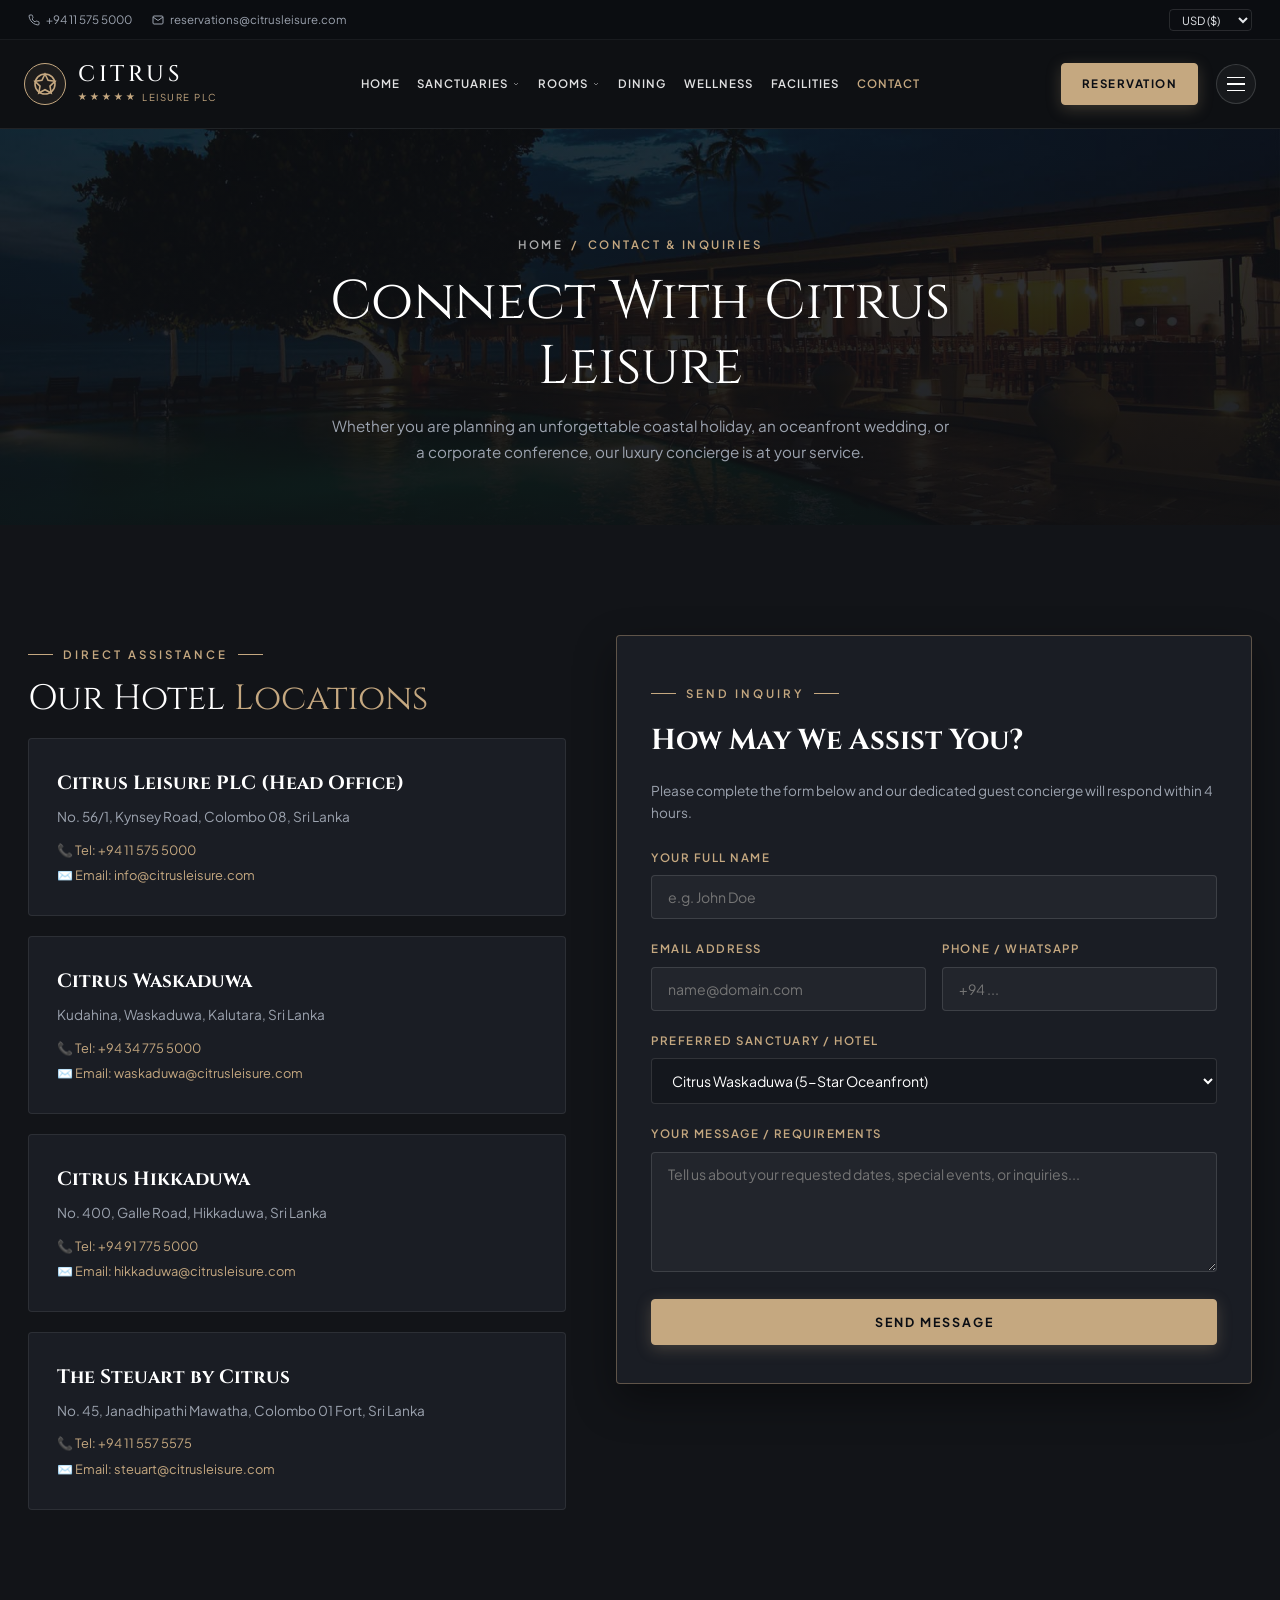
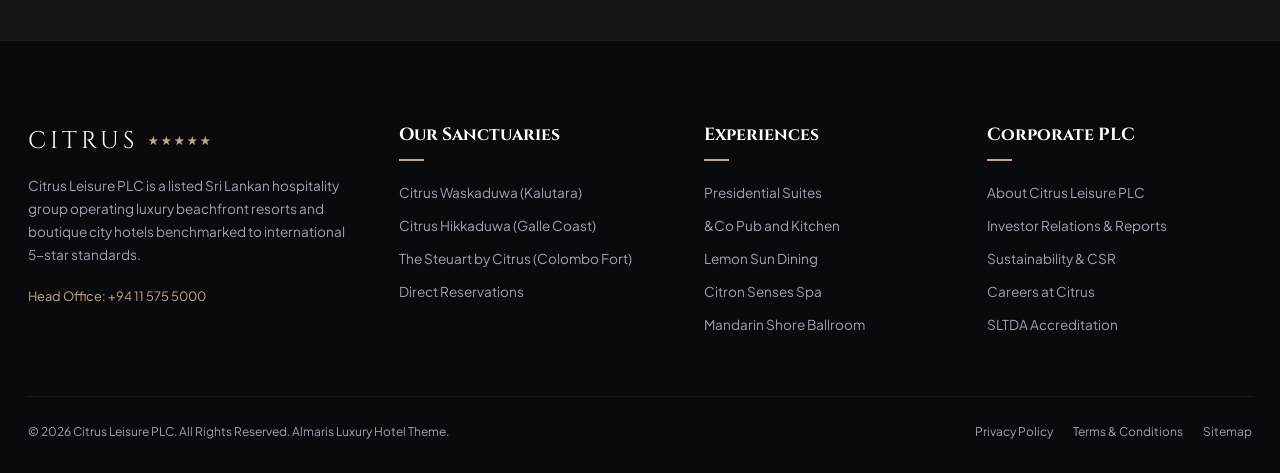
==== contact.html @ b9953b1b "Initial commit: Citrus Leisure luxury unified hotel platform (Almaris Theme)" ====
<!DOCTYPE html>
<html lang="en">
<head>
  <meta charset="UTF-8" />
  <meta name="viewport" content="width=device-width, initial-scale=1.0" />
  <title>Contact & Inquiries — Citrus Leisure PLC | Sri Lanka</title>
  <meta name="description" content="Contact Citrus Leisure PLC. Direct reservation hotlines, corporate headquarters, and bespoke event inquiries." />

  <!-- Google Fonts: Cinzel, Playfair Display, Plus Jakarta Sans, Cormorant Garamond -->
  <link rel="preconnect" href="https://fonts.googleapis.com" />
  <link rel="preconnect" href="https://fonts.gstatic.com" crossorigin />
  <link href="https://fonts.googleapis.com/css2?family=Cinzel:wght@400;500;600;700&family=Cormorant+Garamond:ital,wght@0,300;0,400;0,600;1,400&family=Playfair+Display:ital,wght@0,400;0,600;1,400&family=Plus+Jakarta+Sans:wght@300;400;500;600;700&display=swap" rel="stylesheet" />

  <!-- Almaris Theme Stylesheet -->
  <link rel="stylesheet" href="css/style.css" />
</head>
<body>

  <!-- Top Bar -->
  <div class="almaris-topbar">
    <div class="container topbar-flex">
      <div class="topbar-contacts">
        <a href="tel:+94115755000" class="topbar-contact-item">
          <svg width="12" height="12" viewBox="0 0 24 24" fill="none" stroke="currentColor" stroke-width="2"><path d="M22 16.92v3a2 2 0 0 1-2.18 2 19.79 19.79 0 0 1-8.63-3.07 19.5 19.5 0 0 1-6-6 19.79 19.79 0 0 1-3.07-8.67A2 2 0 0 1 4.11 2h3a2 2 0 0 1 2 1.72 12.84 12.84 0 0 0 .7 2.81 2 2 0 0 1-.45 2.11L8.09 9.91a16 16 0 0 0 6 6l1.27-1.27a2 2 0 0 1 2.11-.45 12.84 12.84 0 0 0 2.81.7A2 2 0 0 1 22 16.92z"></path></svg>
          <span>+94 11 575 5000</span>
        </a>
        <a href="mailto:reservations@citrusleisure.com" class="topbar-contact-item">
          <svg width="12" height="12" viewBox="0 0 24 24" fill="none" stroke="currentColor" stroke-width="2"><path d="M4 4h16c1.1 0 2 .9 2 2v12c0 1.1-.9 2-2 2H4c-1.1 0-2-.9-2-2V6c0-1.1.9-2 2-2z"></path><polyline points="22,6 12,13 2,6"></polyline></svg>
          <span>reservations@citrusleisure.com</span>
        </a>
      </div>

      <div class="topbar-right">
        <div class="currency-select-box">
          <label for="currencySelector" style="display:none;">Currency</label>
          <select id="currencySelector" aria-label="Currency Selector">
            <option value="USD">USD ($)</option>
            <option value="LKR">LKR (Rs)</option>
            <option value="GBP">GBP (£)</option>
            <option value="EUR">EUR (€)</option>
            <option value="AUD">AUD (A$)</option>
          </select>
        </div>
      </div>
    </div>
  </div>

  <!-- Main Navbar -->
  <header class="almaris-header" id="almarisHeader">
    <div class="container">
      <nav class="almaris-nav">
        <a href="index.html" class="almaris-brand">
          <div class="brand-emblem-icon">
            <svg width="24" height="24" viewBox="0 0 24 24" fill="none" stroke="currentColor" stroke-width="1.6">
              <circle cx="12" cy="12" r="10"></circle>
              <polygon points="12 2 15.09 8.26 22 9.27 17 14.14 18.18 21.02 12 17.77 5.82 21.02 7 14.14 2 9.27 8.91 8.26 12 2"></polygon>
            </svg>
          </div>
          <div class="brand-naming">
            <span class="brand-main-name">CITRUS</span>
            <div class="brand-star-row">
              <span class="star">★</span><span class="star">★</span><span class="star">★</span><span class="star">★</span><span class="star">★</span>
              <span class="sub">LEISURE PLC</span>
            </div>
          </div>
        </a>

        <!-- Desktop Menu Links -->
        <ul class="almaris-menu">
          <li class="menu-item">
            <a href="index.html" class="menu-link">Home</a>
          </li>

          <li class="menu-item">
            <a href="sanctuaries.html" class="menu-link">
              Sanctuaries
              <svg class="arrow" viewBox="0 0 24 24" fill="none" stroke="currentColor" stroke-width="2.5"><polyline points="6 9 12 15 18 9"></polyline></svg>
            </a>
            <div class="almaris-dropdown">
              <a href="sanctuaries.html#waskaduwa" class="dropdown-entry">
                <span class="dropdown-entry-title">Citrus Waskaduwa</span>
                <span class="dropdown-entry-desc">5-Star Oceanfront Resort</span>
              </a>
              <a href="sanctuaries.html#hikkaduwa" class="dropdown-entry">
                <span class="dropdown-entry-title">Citrus Hikkaduwa</span>
                <span class="dropdown-entry-desc">Vibrant Coral & Surf Retreat</span>
              </a>
              <a href="sanctuaries.html#steuart" class="dropdown-entry">
                <span class="dropdown-entry-title">The Steuart by Citrus</span>
                <span class="dropdown-entry-desc">1835 Scottish Heritage Hotel</span>
              </a>
            </div>
          </li>

          <li class="menu-item">
            <a href="rooms.html" class="menu-link">
              Rooms
              <svg class="arrow" viewBox="0 0 24 24" fill="none" stroke="currentColor" stroke-width="2.5"><polyline points="6 9 12 15 18 9"></polyline></svg>
            </a>
            <div class="almaris-dropdown">
              <a href="rooms.html#waskaduwa" class="dropdown-entry">
                <span class="dropdown-entry-title">Presidential Ocean Suites</span>
                <span class="dropdown-entry-desc">Citrus Waskaduwa</span>
              </a>
              <a href="rooms.html#hikkaduwa" class="dropdown-entry">
                <span class="dropdown-entry-title">Deluxe Sunset Beach Rooms</span>
                <span class="dropdown-entry-desc">Citrus Hikkaduwa</span>
              </a>
              <a href="rooms.html#steuart" class="dropdown-entry">
                <span class="dropdown-entry-title">Edinburgh Scottish Chambers</span>
                <span class="dropdown-entry-desc">The Steuart Colombo</span>
              </a>
            </div>
          </li>

          <li class="menu-item">
            <a href="dining.html" class="menu-link">Dining</a>
          </li>

          <li class="menu-item">
            <a href="wellness.html" class="menu-link">Wellness</a>
          </li>

          <li class="menu-item">
            <a href="index.html#facilities" class="menu-link">Facilities</a>
          </li>

          <li class="menu-item active">
            <a href="contact.html" class="menu-link">Contact</a>
          </li>
        </ul>

        <!-- Right Action Buttons -->
        <div class="nav-right-actions">
          <a href="rooms.html" class="btn-almaris btn-almaris-gold">
            <span>Reservation</span>
          </a>

          <button class="sidebar-toggle-btn" id="sidebarOpenBtn" aria-label="Open Luxury Menu">
            <span></span>
            <span></span>
            <span></span>
          </button>
        </div>
      </nav>
    </div>
  </header>

  <!-- Left Luxury Sidebar Drawer -->
  <div class="almaris-sidebar-overlay" id="sidebarOverlay"></div>
  <aside class="almaris-sidebar-drawer" id="sidebarDrawer">
    <div class="sidebar-drawer-header">
      <div class="sidebar-close-icon" id="sidebarCloseBtn">&times;</div>
      <svg class="mandala-crest" viewBox="0 0 100 100" fill="none" stroke="currentColor" stroke-width="1.8">
        <circle cx="50" cy="50" r="46" stroke-dasharray="2 2" />
        <circle cx="50" cy="50" r="38" />
        <circle cx="50" cy="50" r="26" />
        <path d="M50 14 C44 26 56 26 50 38 C44 26 56 26 50 14 Z" fill="currentColor" fill-opacity="0.1" />
        <path d="M50 86 C44 74 56 74 50 62 C44 74 56 74 50 86 Z" fill="currentColor" fill-opacity="0.1" />
        <path d="M14 50 C26 44 26 56 38 50 C26 44 26 56 14 50 Z" fill="currentColor" fill-opacity="0.1" />
        <path d="M86 50 C74 44 74 56 62 50 C74 44 74 56 86 50 Z" fill="currentColor" fill-opacity="0.1" />
        <circle cx="50" cy="50" r="8" fill="currentColor" />
      </svg>
      <span class="sidebar-brand-name">CITRUS</span>
      <div class="sidebar-stars">★ ★ ★ ★ ★</div>
    </div>

    <div class="sidebar-nav-stack">
      <a href="index.html" class="sidebar-nav-item">Home</a>
      <a href="sanctuaries.html" class="sidebar-nav-item">Our Sanctuaries</a>
      <a href="rooms.html" class="sidebar-nav-item">Rooms & Suites</a>
      <a href="rooms.html#bookingBar" class="sidebar-nav-item">Reservation</a>
      <a href="index.html#facilities" class="sidebar-nav-item">Hotel Facilities</a>
      <a href="dining.html" class="sidebar-nav-item">Dining & Lounges</a>
      <a href="wellness.html" class="sidebar-nav-item">Citron Senses Spa</a>
      <a href="contact.html" class="sidebar-nav-item">Contact Us</a>
    </div>

    <div style="text-align: center;">
      <a href="tel:+94115755000" class="sidebar-phone-pill">
        <svg width="14" height="14" viewBox="0 0 24 24" fill="none" stroke="currentColor" stroke-width="2"><path d="M22 16.92v3a2 2 0 0 1-2.18 2 19.79 19.79 0 0 1-8.63-3.07 19.5 19.5 0 0 1-6-6 19.79 19.79 0 0 1-3.07-8.67A2 2 0 0 1 4.11 2h3a2 2 0 0 1 2 1.72 12.84 12.84 0 0 0 .7 2.81 2 2 0 0 1-.45 2.11L8.09 9.91a16 16 0 0 0 6 6l1.27-1.27a2 2 0 0 1 2.11-.45 12.84 12.84 0 0 0 2.81.7A2 2 0 0 1 22 16.92z"></path></svg>
        <span>+94 11 575 5000</span>
      </a>
      <p style="font-size: 0.72rem; color: var(--almaris-text-muted); margin-top: 10px;">Sri Lanka's Premier Luxury Collection</p>
    </div>
  </aside>

  <!-- Subpage Hero Banner -->
  <section class="almaris-sub-hero" style="background-image: url('assets/images/corporate/slide.jpg');">
    <div class="sub-hero-overlay"></div>
    <div class="container sub-hero-content">
      <div class="sub-hero-breadcrumb">
        <a href="index.html">Home</a>
        <span>/</span>
        <span>Contact & Inquiries</span>
      </div>
      <h1 class="sub-hero-title">Connect With Citrus Leisure</h1>
      <p class="sub-hero-desc">
        Whether you are planning an unforgettable coastal holiday, an oceanfront wedding, or a corporate conference, our luxury concierge is at your service.
      </p>
    </div>
  </section>

  <!-- Contact Grid Section -->
  <section class="section-padding">
    <div class="container">
      <div class="contact-layout-grid">
        <!-- Left: Hotel & Office Contact Directory -->
        <div>
          <span class="almaris-sub-badge">DIRECT ASSISTANCE</span>
          <h2 class="almaris-heading" style="font-size: 2.2rem;">Our Hotel <span class="gold-text">Locations</span></h2>

          <!-- Corporate PLC -->
          <div class="contact-card-box">
            <h4 style="font-family: var(--font-heading); color: #fff; font-size: 1.2rem; margin-bottom: 6px;">Citrus Leisure PLC (Head Office)</h4>
            <p style="font-size: 0.85rem; color: var(--almaris-text-muted); line-height: 1.6; margin-bottom: 12px;">
              No. 56/1, Kynsey Road, Colombo 08, Sri Lanka
            </p>
            <div style="font-size: 0.8rem; color: var(--almaris-gold); display: flex; flex-direction: column; gap: 4px;">
              <span>📞 Tel: +94 11 575 5000</span>
              <span>✉️ Email: info@citrusleisure.com</span>
            </div>
          </div>

          <!-- Citrus Waskaduwa -->
          <div class="contact-card-box">
            <h4 style="font-family: var(--font-heading); color: #fff; font-size: 1.2rem; margin-bottom: 6px;">Citrus Waskaduwa</h4>
            <p style="font-size: 0.85rem; color: var(--almaris-text-muted); line-height: 1.6; margin-bottom: 12px;">
              Kudahina, Waskaduwa, Kalutara, Sri Lanka
            </p>
            <div style="font-size: 0.8rem; color: var(--almaris-gold); display: flex; flex-direction: column; gap: 4px;">
              <span>📞 Tel: +94 34 775 5000</span>
              <span>✉️ Email: waskaduwa@citrusleisure.com</span>
            </div>
          </div>

          <!-- Citrus Hikkaduwa -->
          <div class="contact-card-box">
            <h4 style="font-family: var(--font-heading); color: #fff; font-size: 1.2rem; margin-bottom: 6px;">Citrus Hikkaduwa</h4>
            <p style="font-size: 0.85rem; color: var(--almaris-text-muted); line-height: 1.6; margin-bottom: 12px;">
              No. 400, Galle Road, Hikkaduwa, Sri Lanka
            </p>
            <div style="font-size: 0.8rem; color: var(--almaris-gold); display: flex; flex-direction: column; gap: 4px;">
              <span>📞 Tel: +94 91 775 5000</span>
              <span>✉️ Email: hikkaduwa@citrusleisure.com</span>
            </div>
          </div>

          <!-- The Steuart Colombo -->
          <div class="contact-card-box">
            <h4 style="font-family: var(--font-heading); color: #fff; font-size: 1.2rem; margin-bottom: 6px;">The Steuart by Citrus</h4>
            <p style="font-size: 0.85rem; color: var(--almaris-text-muted); line-height: 1.6; margin-bottom: 12px;">
              No. 45, Janadhipathi Mawatha, Colombo 01 Fort, Sri Lanka
            </p>
            <div style="font-size: 0.8rem; color: var(--almaris-gold); display: flex; flex-direction: column; gap: 4px;">
              <span>📞 Tel: +94 11 557 5575</span>
              <span>✉️ Email: steuart@citrusleisure.com</span>
            </div>
          </div>
        </div>

        <!-- Right: Elegant Luxury Inquiry Form -->
        <div>
          <div class="contact-form-card">
            <span class="almaris-sub-badge">SEND INQUIRY</span>
            <h3 style="font-family: var(--font-heading); font-size: 1.8rem; color: #fff; margin-bottom: 14px;">How May We Assist You?</h3>
            <p style="font-size: 0.85rem; color: var(--almaris-text-muted); line-height: 1.6; margin-bottom: 24px;">
              Please complete the form below and our dedicated guest concierge will respond within 4 hours.
            </p>

            <form id="citrusContactForm" onsubmit="handleContactSubmit(event)">
              <div class="almaris-input-group">
                <label class="almaris-input-label" for="contactName">Your Full Name</label>
                <input type="text" id="contactName" class="almaris-text-input" placeholder="e.g. John Doe" required />
              </div>

              <div style="display: grid; grid-template-columns: 1fr 1fr; gap: 16px;">
                <div class="almaris-input-group">
                  <label class="almaris-input-label" for="contactEmail">Email Address</label>
                  <input type="email" id="contactEmail" class="almaris-text-input" placeholder="name@domain.com" required />
                </div>
                <div class="almaris-input-group">
                  <label class="almaris-input-label" for="contactPhone">Phone / WhatsApp</label>
                  <input type="tel" id="contactPhone" class="almaris-text-input" placeholder="+94 ..." />
                </div>
              </div>

              <div class="almaris-input-group">
                <label class="almaris-input-label" for="contactSanctuary">Preferred Sanctuary / Hotel</label>
                <select id="contactSanctuary" class="almaris-text-input" style="background: #14171d;">
                  <option value="waskaduwa">Citrus Waskaduwa (5-Star Oceanfront)</option>
                  <option value="hikkaduwa">Citrus Hikkaduwa (Beach & Surf)</option>
                  <option value="steuart">The Steuart Colombo (Colonial 1835)</option>
                  <option value="all">General / Corporate PLC Inquiries</option>
                </select>
              </div>

              <div class="almaris-input-group">
                <label class="almaris-input-label" for="contactMessage">Your Message / Requirements</label>
                <textarea id="contactMessage" class="almaris-text-input" placeholder="Tell us about your requested dates, special events, or inquiries..." required></textarea>
              </div>

              <button type="submit" class="btn-almaris btn-almaris-gold" style="width: 100%;">
                <span>Send Message</span>
              </button>
            </form>
          </div>
        </div>
      </div>
    </div>
  </section>

  <!-- Grand Footer -->
  <footer class="almaris-footer" id="contact">
    <div class="container">
      <div class="footer-top-row">
        <div>
          <div style="display: flex; align-items: center; gap: 10px; margin-bottom: 12px;">
            <span style="font-family: var(--font-heading); font-size: 1.5rem; letter-spacing: 4px; color: #fff;">CITRUS</span>
            <div style="color: var(--almaris-gold); font-size: 0.75rem;">★ ★ ★ ★ ★</div>
          </div>
          <p style="font-size: 0.85rem; line-height: 1.7; color: var(--almaris-text-muted); margin-bottom: 20px;">
            Citrus Leisure PLC is a listed Sri Lankan hospitality group operating luxury beachfront resorts and boutique city hotels benchmarked to international 5-star standards.
          </p>
          <p style="font-size: 0.8rem; color: var(--almaris-gold);">Head Office: +94 11 575 5000</p>
        </div>

        <div>
          <h4 class="footer-heading">Our Sanctuaries</h4>
          <div class="footer-links-list">
            <a href="sanctuaries.html#waskaduwa">Citrus Waskaduwa (Kalutara)</a>
            <a href="sanctuaries.html#hikkaduwa">Citrus Hikkaduwa (Galle Coast)</a>
            <a href="sanctuaries.html#steuart">The Steuart by Citrus (Colombo Fort)</a>
            <a href="rooms.html">Direct Reservations</a>
          </div>
        </div>

        <div>
          <h4 class="footer-heading">Experiences</h4>
          <div class="footer-links-list">
            <a href="rooms.html">Presidential Suites</a>
            <a href="dining.html">&Co Pub and Kitchen</a>
            <a href="dining.html">Lemon Sun Dining</a>
            <a href="wellness.html">Citron Senses Spa</a>
            <a href="sanctuaries.html">Mandarin Shore Ballroom</a>
          </div>
        </div>

        <div>
          <h4 class="footer-heading">Corporate PLC</h4>
          <div class="footer-links-list">
            <a href="index.html">About Citrus Leisure PLC</a>
            <a href="contact.html">Investor Relations & Reports</a>
            <a href="contact.html">Sustainability & CSR</a>
            <a href="contact.html">Careers at Citrus</a>
            <a href="contact.html">SLTDA Accreditation</a>
          </div>
        </div>
      </div>

      <div style="display: flex; justify-content: space-between; align-items: center; border-top: 1px solid rgba(255,255,255,0.06); padding-top: 25px; flex-wrap: wrap; gap: 14px; font-size: 0.75rem;">
        <div>© 2026 Citrus Leisure PLC. All Rights Reserved. Almaris Luxury Hotel Theme.</div>
        <div style="display: flex; gap: 20px;">
          <a href="#">Privacy Policy</a>
          <a href="#">Terms & Conditions</a>
          <a href="#">Sitemap</a>
        </div>
      </div>
    </div>
  </footer>

  <script src="js/main.js"></script>
  <script>
    function handleContactSubmit(e) {
      e.preventDefault();
      const form = document.getElementById('citrusContactForm');
      if (form) form.reset();
      showToast('✨ Thank you! Your inquiry has been transmitted to our guest concierge team.');
    }
  </script>
</body>
</html>
---- css/style.css ----
/* ==========================================================================
   CITRUS LEISURE PLC — ALMARIS LUXURY HOTEL & RESORT THEME
   Inspired by: Almaris Luxury Hotel Template (Designesia)
   Colors: Obsidian Night, Rich Champagne Gold, Warm Alabaster, Ocean Teal
   Signatures: Glowing Golden Arch, Dual-Arched Image Frames, Left Mandala Drawer
   ========================================================================== */

/* --- CSS Variables & Design Tokens --- */
:root {
  /* Almaris Signature Palette */
  --almaris-dark: #121418;
  --almaris-dark-card: #1a1d24;
  --almaris-dark-surface: #222630;
  --almaris-dark-border: rgba(255, 255, 255, 0.08);

  --almaris-gold: #c5a880;
  --almaris-gold-bright: #d4af37;
  --almaris-gold-hover: #b39268;
  --almaris-gold-glow: rgba(197, 168, 128, 0.35);
  --almaris-gold-border: rgba(197, 168, 128, 0.4);

  --almaris-teal: #1a6b78;
  --almaris-teal-dark: #0f4b55;
  --almaris-sand: #fbf8f5;
  --almaris-sand-warm: #f4ede4;

  --almaris-white: #ffffff;
  --almaris-text-light: #e5e7eb;
  --almaris-text-muted: #9ca3af;
  --almaris-text-dark: #181a1e;

  /* Typography */
  --font-heading: 'Cinzel', 'Playfair Display', Georgia, serif;
  --font-serif: 'Playfair Display', Georgia, serif;
  --font-script: 'Cormorant Garamond', Georgia, serif;
  --font-body: 'Plus Jakarta Sans', -apple-system, BlinkMacSystemFont, sans-serif;

  /* Layout */
  --container-max: 1360px;
  --header-height: 88px;
  --topbar-height: 40px;
  --radius-sm: 4px;
  --radius-md: 8px;
  --radius-arch: 140px 140px 0 0;
  --radius-pill: 9999px;

  /* Shadows */
  --shadow-gold-glow: 0 0 35px rgba(197, 168, 128, 0.25);
  --shadow-card: 0 16px 40px rgba(0, 0, 0, 0.4);
}

/* ==========================================================================
   RESET & FOUNDATIONS
   ========================================================================== */
*, *::before, *::after {
  box-sizing: border-box;
  margin: 0;
  padding: 0;
}

html {
  scroll-behavior: smooth;
  font-size: 16px;
  -webkit-font-smoothing: antialiased;
}

body {
  font-family: var(--font-body);
  color: var(--almaris-text-light);
  background-color: var(--almaris-dark);
  line-height: 1.7;
  overflow-x: hidden;
}

/* Custom Scrollbar */
::-webkit-scrollbar {
  width: 7px;
}
::-webkit-scrollbar-track {
  background: var(--almaris-dark);
}
::-webkit-scrollbar-thumb {
  background: #2a2f3b;
  border-radius: var(--radius-pill);
}
::-webkit-scrollbar-thumb:hover {
  background: var(--almaris-gold);
}

::selection {
  background: var(--almaris-gold);
  color: #000000;
}

img {
  max-width: 100%;
  height: auto;
  display: block;
}

a {
  color: inherit;
  text-decoration: none;
  transition: all 0.3s ease;
}

button, input, select, textarea {
  font-family: inherit;
  font-size: inherit;
  color: inherit;
}

button {
  cursor: pointer;
  border: none;
  background: none;
  transition: all 0.3s ease;
}

ul, ol {
  list-style: none;
}

.container {
  width: 100%;
  max-width: var(--container-max);
  margin-left: auto;
  margin-right: auto;
  padding-left: 28px;
  padding-right: 28px;
}

.section-padding {
  padding-top: 110px;
  padding-bottom: 110px;
}

/* Section Headings */
.almaris-sub-badge {
  display: inline-flex;
  align-items: center;
  gap: 10px;
  font-size: 0.72rem;
  font-weight: 600;
  letter-spacing: 3px;
  text-transform: uppercase;
  color: var(--almaris-gold);
  margin-bottom: 14px;
}

.almaris-sub-badge::before,
.almaris-sub-badge::after {
  content: '';
  display: inline-block;
  width: 25px;
  height: 1px;
  background-color: var(--almaris-gold);
}

.almaris-heading {
  font-family: var(--font-heading);
  font-size: clamp(2.2rem, 4vw, 3.2rem);
  font-weight: 400;
  color: #ffffff;
  line-height: 1.2;
  margin-bottom: 18px;
}

.almaris-heading.light-theme {
  color: var(--almaris-text-dark);
}

.almaris-heading span.gold-text {
  color: var(--almaris-gold);
}

.almaris-desc {
  font-size: 1rem;
  color: var(--almaris-text-muted);
  line-height: 1.8;
  max-width: 650px;
}

.almaris-desc.light-theme {
  color: #4b5563;
}

.text-center {
  text-align: center;
}

.mx-auto {
  margin-left: auto;
  margin-right: auto;
}

/* Five Gold Stars */
.five-stars {
  display: flex;
  gap: 4px;
  color: var(--almaris-gold);
  font-size: 0.85rem;
  letter-spacing: 2px;
}

/* ==========================================================================
   ALMARIS LUXURY BUTTONS
   ========================================================================== */
.btn-almaris {
  display: inline-flex;
  align-items: center;
  justify-content: center;
  gap: 10px;
  padding: 14px 32px;
  font-size: 0.78rem;
  font-weight: 600;
  letter-spacing: 2px;
  text-transform: uppercase;
  border-radius: var(--radius-sm);
  transition: all 0.35s ease;
  position: relative;
  overflow: hidden;
}

/* Gold Solid Button */
.btn-almaris-gold {
  background: var(--almaris-gold);
  color: #0b0e14;
  font-weight: 700;
  border: 1px solid var(--almaris-gold);
  box-shadow: 0 4px 15px rgba(197, 168, 128, 0.25);
}

.btn-almaris-gold:hover {
  background: #ffffff;
  border-color: #ffffff;
  color: #000000;
  transform: translateY(-2px);
  box-shadow: 0 8px 25px rgba(255, 255, 255, 0.3);
}

/* Outline Gold Button */
.btn-almaris-outline {
  background: transparent;
  color: var(--almaris-gold);
  border: 1px solid var(--almaris-gold);
}

.btn-almaris-outline:hover {
  background: var(--almaris-gold);
  color: #000000;
  transform: translateY(-2px);
}

/* Cyan/Teal Ocean Button (from Screenshot 4) */
.btn-almaris-teal {
  background: #0eb3c4;
  color: #ffffff;
  font-weight: 700;
  border: 1px solid #0eb3c4;
}

.btn-almaris-teal:hover {
  background: #0b93a1;
  transform: translateY(-2px);
}

/* ==========================================================================
   TOP BAR & HEADER
   ========================================================================== */
.almaris-topbar {
  background: #0b0d11;
  border-bottom: 1px solid rgba(255, 255, 255, 0.06);
  height: var(--topbar-height);
  font-size: 0.72rem;
  color: var(--almaris-text-muted);
}

.topbar-flex {
  display: flex;
  align-items: center;
  justify-content: space-between;
  height: 100%;
}

.topbar-contacts {
  display: flex;
  align-items: center;
  gap: 20px;
}

.topbar-contact-item {
  display: flex;
  align-items: center;
  gap: 6px;
  color: var(--almaris-text-muted);
}

.topbar-contact-item:hover {
  color: var(--almaris-gold);
}

.topbar-right {
  display: flex;
  align-items: center;
  gap: 18px;
}

.currency-select-box select {
  background: transparent;
  border: 1px solid rgba(255, 255, 255, 0.12);
  color: var(--almaris-text-light);
  padding: 2px 8px;
  border-radius: var(--radius-sm);
  font-size: 0.7rem;
  outline: none;
  cursor: pointer;
}

.currency-select-box select option {
  background: var(--almaris-dark-card);
  color: #ffffff;
}

/* Main Navbar */
.almaris-header {
  position: sticky;
  top: 0;
  left: 0;
  width: 100%;
  z-index: 1000;
  background: rgba(14, 16, 20, 0.94);
  backdrop-filter: blur(20px);
  -webkit-backdrop-filter: blur(20px);
  border-bottom: 1px solid rgba(255, 255, 255, 0.08);
  transition: all 0.35s ease;
}

.almaris-header .container {
  max-width: 1540px;
  padding-left: 24px;
  padding-right: 24px;
}

.almaris-header.scrolled {
  background: rgba(10, 12, 16, 0.98);
  border-bottom: 1px solid var(--almaris-gold-border);
  box-shadow: 0 10px 30px rgba(0, 0, 0, 0.6);
}

.almaris-nav {
  display: flex;
  align-items: center;
  justify-content: space-between;
  height: var(--header-height);
  width: 100%;
}

/* Brand Identity with 5 Stars */
.almaris-brand {
  display: flex;
  align-items: center;
  gap: 12px;
  flex-shrink: 0;
  margin-right: clamp(12px, 2vw, 32px);
}

.brand-emblem-icon {
  width: 42px;
  height: 42px;
  border: 1px solid var(--almaris-gold);
  border-radius: 50%;
  display: flex;
  align-items: center;
  justify-content: center;
  color: var(--almaris-gold);
  background: rgba(197, 168, 128, 0.08);
  flex-shrink: 0;
}

.brand-naming {
  display: flex;
  flex-direction: column;
}

.brand-main-name {
  font-family: var(--font-heading);
  font-size: 1.4rem;
  font-weight: 500;
  letter-spacing: 3.5px;
  color: #ffffff;
  line-height: 1;
  white-space: nowrap;
}

.brand-star-row {
  display: flex;
  align-items: center;
  gap: 3px;
  margin-top: 3px;
  white-space: nowrap;
}

.brand-star-row .star {
  color: var(--almaris-gold);
  font-size: 0.62rem;
}

.brand-star-row span.sub {
  font-size: 0.6rem;
  letter-spacing: 1.5px;
  color: var(--almaris-gold);
  text-transform: uppercase;
  margin-left: 4px;
}

/* Desktop Nav Links */
.almaris-menu {
  display: flex;
  align-items: center;
  gap: clamp(10px, 1.4vw, 22px);
  margin: 0;
  padding: 0;
  flex-wrap: nowrap;
  white-space: nowrap;
}

.menu-item {
  position: relative;
  height: 100%;
  display: flex;
  align-items: center;
  flex-shrink: 0;
  white-space: nowrap;
}

.menu-link {
  font-size: clamp(0.72rem, 0.78vw, 0.78rem);
  font-weight: 600;
  letter-spacing: 1px;
  text-transform: uppercase;
  color: rgba(255, 255, 255, 0.88);
  display: inline-flex;
  align-items: center;
  gap: 4px;
  padding: 8px 0;
  white-space: nowrap;
  transition: color 0.25s ease;
}

.menu-link:hover,
.menu-item.active .menu-link {
  color: var(--almaris-gold);
}

.menu-link svg.arrow {
  width: 8px;
  height: 8px;
  opacity: 0.6;
  transition: transform 0.25s ease;
  flex-shrink: 0;
}

.menu-link:hover svg.arrow {
  transform: rotate(180deg);
  opacity: 1;
}

/* Nav Actions */
.nav-right-actions {
  display: flex;
  align-items: center;
  gap: 12px;
  flex-shrink: 0;
  margin-left: clamp(12px, 1.8vw, 28px);
}

.nav-right-actions .btn-almaris {
  padding: 10px 20px;
  font-size: 0.72rem;
  letter-spacing: 1.5px;
  white-space: nowrap;
  flex-shrink: 0;
}

.sidebar-toggle-btn {
  width: 38px;
  height: 38px;
  border-radius: 50%;
  border: 1px solid rgba(255, 255, 255, 0.2);
  display: flex;
  flex-direction: column;
  align-items: center;
  justify-content: center;
  gap: 4px;
  background: rgba(255, 255, 255, 0.05);
  flex-shrink: 0;
  transition: all 0.25s ease;
}

.sidebar-toggle-btn:hover {
  border-color: var(--almaris-gold);
  background: rgba(197, 168, 128, 0.15);
}

.sidebar-toggle-btn span {
  display: block;
  width: 16px;
  height: 1.5px;
  background: #ffffff;
}

/* Almaris Dropdown Navigation */
.almaris-dropdown {
  position: absolute;
  top: 100%;
  left: 0;
  min-width: 260px;
  background: var(--almaris-dark-card);
  border: 1px solid var(--almaris-gold-border);
  border-radius: var(--radius-sm);
  padding: 12px 0;
  box-shadow: var(--shadow-card);
  opacity: 0;
  visibility: hidden;
  transform: translateY(12px);
  transition: all 0.3s ease;
  z-index: 100;
}

.menu-item:hover .almaris-dropdown {
  opacity: 1;
  visibility: visible;
  transform: translateY(0);
}

.dropdown-entry {
  display: flex;
  flex-direction: column;
  padding: 10px 22px;
  color: #ffffff;
  transition: all 0.2s ease;
}

.dropdown-entry-title {
  font-size: 0.85rem;
  font-weight: 600;
  color: #ffffff;
}

.dropdown-entry-desc {
  font-size: 0.72rem;
  color: var(--almaris-text-muted);
}

.dropdown-entry:hover {
  background: rgba(197, 168, 128, 0.1);
  padding-left: 26px;
}

.dropdown-entry:hover .dropdown-entry-title {
  color: var(--almaris-gold);
}

/* Nav Actions */
.nav-right-actions {
  display: flex;
  align-items: center;
  gap: 18px;
}

.sidebar-toggle-btn {
  width: 40px;
  height: 40px;
  border-radius: 50%;
  border: 1px solid rgba(255, 255, 255, 0.15);
  display: flex;
  flex-direction: column;
  align-items: center;
  justify-content: center;
  gap: 5px;
  background: rgba(255, 255, 255, 0.04);
  transition: all 0.25s ease;
}

.sidebar-toggle-btn:hover {
  border-color: var(--almaris-gold);
  background: rgba(197, 168, 128, 0.1);
}

.sidebar-toggle-btn span {
  display: block;
  width: 18px;
  height: 1.5px;
  background: #ffffff;
}

/* ==========================================================================
   ALMARIS SIGNATURE LEFT LUXURY SIDEBAR DRAWER (FROM SCREENSHOT 5)
   ========================================================================== */
.almaris-sidebar-overlay {
  position: fixed;
  top: 0;
  left: 0;
  width: 100%;
  height: 100%;
  background: rgba(0, 0, 0, 0.75);
  backdrop-filter: blur(8px);
  z-index: 2000;
  opacity: 0;
  visibility: hidden;
  transition: all 0.35s ease;
}

.almaris-sidebar-overlay.active {
  opacity: 1;
  visibility: visible;
}

.almaris-sidebar-drawer {
  position: fixed;
  top: 0;
  left: -100%;
  width: 380px;
  max-width: 90vw;
  height: 100vh;
  background: #0f1115;
  border-right: 1px solid var(--almaris-gold-border);
  padding: 50px 40px;
  display: flex;
  flex-direction: column;
  justify-content: space-between;
  overflow-y: auto;
  z-index: 2001;
  transition: left 0.4s cubic-bezier(0.16, 1, 0.3, 1);
  box-shadow: 15px 0 50px rgba(0, 0, 0, 0.6);
}

.almaris-sidebar-drawer.open {
  left: 0;
}

.sidebar-drawer-header {
  display: flex;
  flex-direction: column;
  align-items: center;
  text-align: center;
  position: relative;
  margin-bottom: 40px;
}

.sidebar-close-icon {
  position: absolute;
  top: -15px;
  right: -15px;
  font-size: 1.8rem;
  color: var(--almaris-text-muted);
  cursor: pointer;
}

.sidebar-close-icon:hover {
  color: var(--almaris-gold);
}

/* Mandala Filigree Crest (Screenshot 5) */
.mandala-crest {
  width: 72px;
  height: 72px;
  margin-bottom: 16px;
  color: var(--almaris-gold);
}

.sidebar-brand-name {
  font-family: var(--font-heading);
  font-size: 1.8rem;
  letter-spacing: 5px;
  color: #ffffff;
  margin-bottom: 4px;
}

.sidebar-stars {
  color: var(--almaris-gold);
  font-size: 0.85rem;
  letter-spacing: 3px;
}

.sidebar-nav-stack {
  display: flex;
  flex-direction: column;
  gap: 16px;
  margin-bottom: 30px;
}

.sidebar-nav-item {
  font-family: var(--font-heading);
  font-size: 1.15rem;
  letter-spacing: 2px;
  text-transform: uppercase;
  color: var(--almaris-text-light);
  display: flex;
  align-items: center;
  justify-content: space-between;
  padding: 8px 0;
  border-bottom: 1px solid rgba(255, 255, 255, 0.05);
}

.sidebar-nav-item:hover {
  color: var(--almaris-gold);
  padding-left: 6px;
}

.sidebar-phone-pill {
  display: inline-flex;
  align-items: center;
  justify-content: center;
  gap: 10px;
  background: rgba(197, 168, 128, 0.15);
  border: 1px solid var(--almaris-gold);
  color: var(--almaris-gold);
  padding: 12px 24px;
  border-radius: var(--radius-pill);
  font-size: 0.82rem;
  font-weight: 600;
  letter-spacing: 1px;
}

/* ==========================================================================
   HERO SECTION — GLOWING GOLDEN ARCH SIGNATURE (SCREENSHOT 1 & 5)
   ========================================================================== */
.almaris-hero-section {
  position: relative;
  min-height: 92vh;
  display: flex;
  align-items: center;
  justify-content: center;
  overflow: hidden;
  background-color: #0b0d11;
}

.hero-slider-stage {
  position: absolute;
  top: 0;
  left: 0;
  width: 100%;
  height: 100%;
  z-index: 0;
}

.hero-slide-item {
  position: absolute;
  top: 0;
  left: 0;
  width: 100%;
  height: 100%;
  background-size: cover;
  background-position: center;
  opacity: 0;
  transform: scale(1.04);
  transition: opacity 1.2s ease, transform 6s ease-out;
}

.hero-slide-item.active {
  opacity: 1;
  transform: scale(1);
}

.hero-dark-vignette {
  position: absolute;
  top: 0;
  left: 0;
  width: 100%;
  height: 100%;
  background: linear-gradient(
    180deg,
    rgba(18, 20, 24, 0.6) 0%,
    rgba(18, 20, 24, 0.45) 50%,
    rgba(18, 20, 24, 0.9) 100%
  );
  z-index: 1;
}

/* The Glowing Golden Arch Frame Motif */
.almaris-arch-stage {
  position: relative;
  z-index: 2;
  text-align: center;
  max-width: 860px;
  margin: 0 auto;
  padding: 70px 40px 100px;
  border: 1.5px solid var(--almaris-gold-border);
  border-bottom: none;
  border-radius: 280px 280px 0 0;
  box-shadow: var(--shadow-gold-glow);
  backdrop-filter: blur(4px);
  background: radial-gradient(
    circle at center,
    rgba(197, 168, 128, 0.08) 0%,
    rgba(18, 20, 24, 0.4) 80%
  );
}

.arch-stars-row {
  display: flex;
  justify-content: center;
  gap: 6px;
  color: var(--almaris-gold);
  font-size: 1rem;
  margin-bottom: 20px;
}

.hero-arch-title {
  font-family: var(--font-heading);
  font-size: clamp(2.5rem, 5.2vw, 4.4rem);
  font-weight: 400;
  color: #ffffff;
  line-height: 1.15;
  margin-bottom: 18px;
  text-shadow: 0 4px 20px rgba(0, 0, 0, 0.7);
}

.hero-arch-desc {
  font-size: 1.05rem;
  color: rgba(255, 255, 255, 0.88);
  max-width: 600px;
  margin: 0 auto 32px;
  line-height: 1.7;
}

/* ==========================================================================
   ALMARIS FLOATING GLASS BOOKING BAR (SCREENSHOT 1 & 4)
   ========================================================================== */
.almaris-booking-bar-wrapper {
  position: relative;
  z-index: 30;
  margin-top: -65px;
  margin-bottom: 50px;
}

.almaris-booking-card {
  background: rgba(26, 29, 36, 0.92);
  backdrop-filter: blur(20px);
  -webkit-backdrop-filter: blur(20px);
  border: 1px solid var(--almaris-gold-border);
  border-radius: var(--radius-sm);
  padding: 22px 32px;
  box-shadow: 0 20px 50px rgba(0, 0, 0, 0.5);
}

.almaris-booking-form {
  display: grid;
  grid-template-columns: 1.6fr 1.2fr 1.2fr 1.3fr 1.2fr;
  gap: 20px;
  align-items: center;
}

.booking-box {
  display: flex;
  flex-direction: column;
  border-right: 1px solid rgba(255, 255, 255, 0.1);
  padding-right: 18px;
}

.booking-box:nth-last-child(2) {
  border-right: none;
}

.booking-box-label {
  font-size: 0.68rem;
  letter-spacing: 2px;
  text-transform: uppercase;
  color: var(--almaris-gold);
  font-weight: 600;
  margin-bottom: 6px;
}

.booking-box-input,
.booking-box-select {
  width: 100%;
  background: transparent;
  color: #ffffff;
  border: none;
  font-size: 0.95rem;
  font-weight: 500;
  outline: none;
  cursor: pointer;
  padding: 4px 0;
}

.booking-box-select option {
  background: var(--almaris-dark);
  color: #ffffff;
}

.booking-guest-trigger {
  cursor: pointer;
  display: flex;
  align-items: center;
  justify-content: space-between;
  color: #ffffff;
  font-size: 0.95rem;
  font-weight: 500;
}

/* Guest Stepper Popover */
.booking-guest-popover {
  position: absolute;
  top: 100%;
  left: 0;
  width: 270px;
  background: var(--almaris-dark-card);
  border: 1px solid var(--almaris-gold-border);
  border-radius: var(--radius-sm);
  padding: 18px;
  box-shadow: var(--shadow-card);
  z-index: 100;
  margin-top: 14px;
  display: none;
}

.booking-guest-popover.active {
  display: block;
}

.popover-row {
  display: flex;
  align-items: center;
  justify-content: space-between;
  margin-bottom: 12px;
}

.popover-row:last-child {
  margin-bottom: 0;
}

.stepper-ctrls {
  display: flex;
  align-items: center;
  gap: 10px;
}

.step-circ {
  width: 26px;
  height: 26px;
  border-radius: 50%;
  border: 1px solid var(--almaris-gold);
  color: var(--almaris-gold);
  display: flex;
  align-items: center;
  justify-content: center;
  font-size: 0.9rem;
}

.step-circ:hover {
  background: var(--almaris-gold);
  color: #000000;
}

/* ==========================================================================
   ALMARIS WELCOME SECTION WITH THE DUAL ARCHES (SCREENSHOT 1)
   ========================================================================== */
.almaris-welcome-section {
  background: #ffffff;
  color: var(--almaris-text-dark);
}

.almaris-dual-arch-grid {
  display: grid;
  grid-template-columns: 0.9fr 1.2fr 0.9fr;
  gap: 40px;
  align-items: center;
}

/* Arch Frame Image Container */
.arch-frame-photo {
  height: 480px;
  border-radius: var(--radius-arch);
  overflow: hidden;
  box-shadow: 0 15px 40px rgba(0, 0, 0, 0.12);
  border: 3px solid #f2e9dc;
}

.arch-frame-photo img {
  width: 100%;
  height: 100%;
  object-fit: cover;
  transition: transform 0.6s ease;
}

.arch-frame-photo:hover img {
  transform: scale(1.05);
}

/* Center Content */
.welcome-center-content {
  text-align: center;
  padding: 0 20px;
}

.review-score-badge {
  display: inline-flex;
  flex-direction: column;
  align-items: center;
  margin: 24px 0;
  padding: 16px 28px;
  background: #fbf8f4;
  border: 1px solid #ebdccb;
  border-radius: var(--radius-sm);
}

.score-num {
  font-family: var(--font-heading);
  font-size: 1.6rem;
  color: var(--almaris-text-dark);
  font-weight: 700;
  line-height: 1;
}

.score-sub {
  font-size: 0.72rem;
  color: #6b7280;
  letter-spacing: 1px;
  margin-top: 4px;
}

/* ==========================================================================
   ALMARIS OCEAN DREAMS / COASTAL RESORT COLOR BLOCK (SCREENSHOT 4)
   ========================================================================== */
.ocean-dreams-section {
  position: relative;
  overflow: hidden;
}

.ocean-dreams-grid {
  display: grid;
  grid-template-columns: 1.1fr 0.9fr;
}

/* Left Teal Block */
.ocean-teal-pane {
  background: #147a86;
  color: #ffffff;
  padding: 90px 70px;
  display: flex;
  flex-direction: column;
  justify-content: center;
  position: relative;
}

/* Decorative Squiggly Line (from screenshot 4) */
.squiggly-decor {
  position: absolute;
  top: 40px;
  right: 40px;
  width: 120px;
  opacity: 0.4;
}

.ocean-teal-pane h2 {
  font-family: var(--font-heading);
  font-size: clamp(2.2rem, 4vw, 3.4rem);
  font-weight: 400;
  line-height: 1.2;
  margin-bottom: 22px;
}

.ocean-teal-pane p {
  font-size: 1.05rem;
  line-height: 1.8;
  color: rgba(255, 255, 255, 0.9);
  margin-bottom: 30px;
}

/* Right Warm Sand Pane */
.ocean-sand-pane {
  background: #efe7dc;
  color: var(--almaris-text-dark);
  padding: 90px 70px;
  display: flex;
  flex-direction: column;
  justify-content: center;
}

.ocean-stats-strip {
  display: grid;
  grid-template-columns: repeat(3, 1fr);
  gap: 20px;
  margin-top: 40px;
  padding-top: 30px;
  border-top: 1px solid rgba(0, 0, 0, 0.1);
}

.stat-item-box h4 {
  font-family: var(--font-heading);
  font-size: 2rem;
  font-weight: 700;
  color: #147a86;
  line-height: 1;
}

.stat-item-box span {
  font-size: 0.72rem;
  text-transform: uppercase;
  letter-spacing: 1px;
  color: #6b7280;
}

/* ==========================================================================
   ALMARIS ROOMS & SUITES CARDS (SCREENSHOT 1 & 3)
   ========================================================================== */
.almaris-rooms-section {
  background: var(--almaris-dark);
}

.almaris-rooms-grid {
  display: grid;
  grid-template-columns: repeat(3, 1fr);
  gap: 30px;
}

.almaris-room-card {
  background: var(--almaris-dark-card);
  border: 1px solid var(--almaris-dark-border);
  border-radius: var(--radius-sm);
  overflow: hidden;
  transition: all 0.35s ease;
  display: flex;
  flex-direction: column;
}

.almaris-room-card:hover {
  transform: translateY(-6px);
  border-color: var(--almaris-gold-border);
  box-shadow: var(--shadow-card);
}

.room-card-photo {
  position: relative;
  height: 250px;
  overflow: hidden;
}

.room-card-photo img {
  width: 100%;
  height: 100%;
  object-fit: cover;
  transition: transform 0.5s ease;
}

.almaris-room-card:hover .room-card-photo img {
  transform: scale(1.06);
}

.room-property-badge {
  position: absolute;
  top: 14px;
  left: 14px;
  background: rgba(18, 20, 24, 0.85);
  backdrop-filter: blur(8px);
  color: var(--almaris-gold);
  border: 1px solid var(--almaris-gold-border);
  padding: 4px 10px;
  font-size: 0.68rem;
  font-weight: 700;
  letter-spacing: 1px;
  text-transform: uppercase;
  border-radius: var(--radius-sm);
}

.room-card-body {
  padding: 26px;
  display: flex;
  flex-direction: column;
  flex-grow: 1;
}

.room-card-title {
  font-family: var(--font-heading);
  font-size: 1.4rem;
  color: #ffffff;
  margin-bottom: 8px;
}

.room-specs-row {
  display: flex;
  align-items: center;
  gap: 14px;
  font-size: 0.78rem;
  color: var(--almaris-text-muted);
  margin-bottom: 14px;
}

.room-card-price {
  font-family: var(--font-heading);
  font-size: 1.4rem;
  color: var(--almaris-gold);
  font-weight: 600;
}

.room-card-price span {
  font-size: 0.75rem;
  font-family: var(--font-body);
  color: var(--almaris-text-muted);
}

/* ==========================================================================
   ALMARIS EXPERIENCES & DINING SECTION
   ========================================================================== */
.almaris-dining-section {
  background: #0f1115;
}

.dining-tiles-grid {
  display: grid;
  grid-template-columns: repeat(3, 1fr);
  gap: 28px;
}

.dining-tile-card {
  background: var(--almaris-dark-card);
  border: 1px solid var(--almaris-dark-border);
  border-radius: var(--radius-sm);
  overflow: hidden;
  transition: all 0.3s ease;
  display: flex;
  flex-direction: column;
}

.dining-tile-card:hover {
  transform: translateY(-5px);
  border-color: var(--almaris-gold);
  box-shadow: var(--shadow-card);
}

.dining-tile-media {
  position: relative;
  height: 220px;
  overflow: hidden;
}

.dining-tile-media img {
  width: 100%;
  height: 100%;
  object-fit: cover;
  transition: transform 0.5s ease;
}

.dining-tile-card:hover .dining-tile-media img {
  transform: scale(1.06);
}

.dining-tile-body {
  padding: 24px;
  display: flex;
  flex-direction: column;
  flex-grow: 1;
}

.dining-tile-title {
  font-family: var(--font-heading);
  font-size: 1.35rem;
  color: #ffffff;
  margin-bottom: 8px;
}

/* ==========================================================================
   ALMARIS ROOM FILTER TABS & TRIPLE ARCHED SHOWCASE (SCREENSHOTS 2, 3, 5)
   ========================================================================== */
.almaris-filter-tabs {
  display: flex;
  align-items: center;
  justify-content: center;
  gap: 12px;
  flex-wrap: wrap;
  margin-bottom: 45px;
}

.filter-tab-btn {
  background: transparent;
  color: var(--almaris-text-muted);
  border: 1px solid rgba(255, 255, 255, 0.12);
  border-radius: 40px;
  padding: 10px 24px;
  font-size: 0.76rem;
  font-weight: 600;
  letter-spacing: 1.5px;
  text-transform: uppercase;
  cursor: pointer;
  transition: all 0.3s ease;
}

.filter-tab-btn:hover {
  color: #ffffff;
  border-color: var(--almaris-gold);
}

.filter-tab-btn.active {
  background: var(--almaris-gold);
  color: #0b0e14;
  border-color: var(--almaris-gold);
  font-weight: 700;
  box-shadow: 0 4px 15px rgba(197, 168, 128, 0.3);
}

/* Triple Arched Accommodation Cards (Screenshot 3 & 5) */
.almaris-triple-arch-grid {
  display: grid;
  grid-template-columns: repeat(3, 1fr);
  gap: 32px;
}

.arch-room-card {
  background: var(--almaris-dark-card);
  border: 1px solid var(--almaris-dark-border);
  border-radius: var(--radius-md);
  padding: 16px 16px 28px;
  display: flex;
  flex-direction: column;
  transition: all 0.4s ease;
  position: relative;
}

.arch-room-card:hover {
  transform: translateY(-8px);
  border-color: var(--almaris-gold-border);
  box-shadow: var(--shadow-card);
}

/* Signature Almaris Vertical Arched Image Frame */
.arch-room-media {
  position: relative;
  width: 100%;
  height: 380px;
  border-radius: 160px 160px 8px 8px;
  overflow: hidden;
  border: 1px solid rgba(197, 168, 128, 0.25);
  box-shadow: 0 10px 25px rgba(0, 0, 0, 0.5);
}

.arch-room-media img {
  width: 100%;
  height: 100%;
  object-fit: cover;
  transition: transform 0.6s ease;
}

.arch-room-card:hover .arch-room-media img {
  transform: scale(1.08);
}

.arch-property-pill {
  position: absolute;
  top: 24px;
  left: 50%;
  transform: translateX(-50%);
  background: rgba(10, 12, 16, 0.85);
  backdrop-filter: blur(10px);
  border: 1px solid var(--almaris-gold);
  color: #ffffff;
  padding: 4px 16px;
  border-radius: 30px;
  font-size: 0.66rem;
  letter-spacing: 2px;
  text-transform: uppercase;
  white-space: nowrap;
  font-weight: 600;
  z-index: 2;
}

.arch-price-badge {
  position: absolute;
  bottom: 16px;
  right: 16px;
  background: rgba(14, 16, 20, 0.9);
  backdrop-filter: blur(10px);
  border: 1px solid var(--almaris-gold-border);
  border-radius: 30px;
  padding: 6px 16px;
  display: flex;
  align-items: baseline;
  gap: 4px;
  color: var(--almaris-gold);
  font-family: var(--font-heading);
  font-size: 1.15rem;
  font-weight: 600;
  z-index: 2;
  box-shadow: 0 4px 15px rgba(0,0,0,0.5);
}

.arch-price-badge span {
  font-family: var(--font-body);
  font-size: 0.68rem;
  color: var(--almaris-text-muted);
  text-transform: lowercase;
}

.arch-room-body {
  padding: 24px 10px 0;
  text-align: center;
  display: flex;
  flex-direction: column;
  flex-grow: 1;
}

.arch-room-specs {
  display: flex;
  align-items: center;
  justify-content: center;
  gap: 8px;
  font-size: 0.76rem;
  color: var(--almaris-text-muted);
  letter-spacing: 1px;
  margin-bottom: 10px;
}

.arch-room-specs span.dot {
  color: var(--almaris-gold);
}

.arch-room-title {
  font-family: var(--font-heading);
  font-size: 1.35rem;
  color: #ffffff;
  margin-bottom: 12px;
  line-height: 1.3;
}

.arch-room-desc {
  font-size: 0.85rem;
  color: var(--almaris-text-muted);
  line-height: 1.6;
  margin-bottom: 22px;
  flex-grow: 1;
}

/* ==========================================================================
   HOTEL FACILITIES 6-BOX GRID (SCREENSHOT 2)
   ========================================================================== */
.almaris-facilities-section {
  background: #0b0d11;
  position: relative;
}

.facilities-grid-6 {
  display: grid;
  grid-template-columns: repeat(3, 1fr);
  gap: 28px;
}

.facility-box {
  background: var(--almaris-dark-card);
  border: 1px solid rgba(255, 255, 255, 0.07);
  border-radius: var(--radius-sm);
  padding: 38px 30px;
  position: relative;
  transition: all 0.35s ease;
  overflow: hidden;
}

.facility-box::before {
  content: '';
  position: absolute;
  top: 0;
  left: 0;
  width: 100%;
  height: 2px;
  background: linear-gradient(90deg, transparent, var(--almaris-gold), transparent);
  opacity: 0;
  transition: opacity 0.35s ease;
}

.facility-box:hover {
  border-color: var(--almaris-gold-border);
  transform: translateY(-5px);
  box-shadow: 0 15px 35px rgba(0, 0, 0, 0.45);
}

.facility-box:hover::before {
  opacity: 1;
}

.facility-num {
  position: absolute;
  top: 24px;
  right: 28px;
  font-family: var(--font-heading);
  font-size: 1.1rem;
  color: rgba(197, 168, 128, 0.25);
  font-weight: 600;
}

.facility-icon-wrap {
  width: 56px;
  height: 56px;
  border-radius: 50%;
  border: 1px solid var(--almaris-gold);
  background: rgba(197, 168, 128, 0.08);
  display: flex;
  align-items: center;
  justify-content: center;
  color: var(--almaris-gold);
  margin-bottom: 22px;
  transition: all 0.3s ease;
}

.facility-box:hover .facility-icon-wrap {
  background: var(--almaris-gold);
  color: #0b0e14;
  box-shadow: 0 4px 15px rgba(197, 168, 128, 0.35);
}

.facility-title {
  font-family: var(--font-heading);
  font-size: 1.25rem;
  color: #ffffff;
  margin-bottom: 10px;
}

.facility-desc {
  font-size: 0.86rem;
  color: var(--almaris-text-muted);
  line-height: 1.65;
}

/* ==========================================================================
   INSTAGRAM FEED STRIP (SCREENSHOT 3)
   ========================================================================== */
.instagram-section {
  background: #090a0d;
  padding-top: 60px;
  border-top: 1px solid rgba(255, 255, 255, 0.06);
}

.instagram-header {
  text-align: center;
  margin-bottom: 35px;
}

.instagram-handle {
  display: inline-flex;
  align-items: center;
  gap: 8px;
  font-family: var(--font-heading);
  font-size: 1.5rem;
  color: #ffffff;
  letter-spacing: 1px;
  transition: color 0.25s ease;
}

.instagram-handle:hover {
  color: var(--almaris-gold);
}

.instagram-grid-6 {
  display: grid;
  grid-template-columns: repeat(6, 1fr);
  width: 100%;
}

.instagram-tile {
  position: relative;
  height: 220px;
  overflow: hidden;
  display: block;
}

.instagram-tile img {
  width: 100%;
  height: 100%;
  object-fit: cover;
  transition: transform 0.5s ease;
}

.instagram-hover-overlay {
  position: absolute;
  inset: 0;
  background: rgba(10, 12, 16, 0.72);
  display: flex;
  flex-direction: column;
  align-items: center;
  justify-content: center;
  gap: 8px;
  opacity: 0;
  transition: opacity 0.35s ease;
  color: #ffffff;
}

.instagram-hover-overlay svg {
  color: var(--almaris-gold);
  transform: scale(0.85);
  transition: transform 0.35s ease;
}

.instagram-hover-overlay span {
  font-size: 0.72rem;
  letter-spacing: 1.5px;
  text-transform: uppercase;
  color: #ffffff;
}

.instagram-tile:hover img {
  transform: scale(1.1);
}

.instagram-tile:hover .instagram-hover-overlay {
  opacity: 1;
}

.instagram-tile:hover .instagram-hover-overlay svg {
  transform: scale(1);
}

/* ==========================================================================
   ALMARIS GRAND FOOTER
   ========================================================================== */
.almaris-footer {
  background: #090a0d;
  border-top: 1px solid rgba(255, 255, 255, 0.08);
  padding-top: 80px;
  padding-bottom: 30px;
  color: var(--almaris-text-muted);
  font-size: 0.85rem;
}

.footer-top-row {
  display: grid;
  grid-template-columns: 1.5fr 1.2fr 1.1fr 1.2fr;
  gap: 40px;
  margin-bottom: 60px;
}

.footer-heading {
  font-family: var(--font-heading);
  font-size: 1.1rem;
  color: #ffffff;
  margin-bottom: 20px;
  position: relative;
  padding-bottom: 10px;
}

.footer-heading::after {
  content: '';
  position: absolute;
  bottom: 0;
  left: 0;
  width: 25px;
  height: 1.5px;
  background: var(--almaris-gold);
}

.footer-links-list {
  display: flex;
  flex-direction: column;
  gap: 10px;
}

.footer-links-list a:hover {
  color: var(--almaris-gold);
  padding-left: 4px;
}

/* ==========================================================================
   ALMARIS SUBPAGE HERO BANNER
   ========================================================================== */
.almaris-sub-hero {
  position: relative;
  min-height: 380px;
  display: flex;
  align-items: center;
  justify-content: center;
  text-align: center;
  background-size: cover;
  background-position: center;
  background-repeat: no-repeat;
  padding: 100px 20px 60px;
}

.sub-hero-overlay {
  position: absolute;
  inset: 0;
  background: linear-gradient(180deg, rgba(14, 16, 20, 0.82) 0%, rgba(14, 16, 20, 0.95) 100%);
  z-index: 1;
}

.sub-hero-content {
  position: relative;
  z-index: 2;
  max-width: 820px;
}

.sub-hero-breadcrumb {
  display: inline-flex;
  align-items: center;
  gap: 8px;
  font-size: 0.72rem;
  font-weight: 600;
  letter-spacing: 2.5px;
  text-transform: uppercase;
  color: var(--almaris-gold);
  margin-bottom: 14px;
}

.sub-hero-breadcrumb a {
  color: rgba(255, 255, 255, 0.65);
  transition: color 0.2s ease;
}

.sub-hero-breadcrumb a:hover {
  color: #ffffff;
}

.sub-hero-title {
  font-family: var(--font-heading);
  font-size: clamp(2.2rem, 4.5vw, 3.4rem);
  font-weight: 400;
  color: #ffffff;
  line-height: 1.2;
  margin-bottom: 14px;
}

.sub-hero-desc {
  font-size: 0.95rem;
  color: var(--almaris-text-muted);
  line-height: 1.7;
  max-width: 620px;
  margin: 0 auto;
}

/* ==========================================================================
   SANCTUARIES DEEP-DIVE SHOWCASE
   ========================================================================== */
.sanctuary-showcase-row {
  display: grid;
  grid-template-columns: 1fr 1fr;
  gap: 50px;
  align-items: center;
  margin-bottom: 90px;
}

.sanctuary-showcase-row:nth-child(even) {
  direction: rtl;
}

.sanctuary-showcase-row:nth-child(even) .sanctuary-showcase-info {
  direction: ltr;
}

.sanctuary-showcase-media {
  position: relative;
  border-radius: var(--radius-md);
  overflow: hidden;
  border: 1px solid var(--almaris-gold-border);
  box-shadow: var(--shadow-card);
  height: 440px;
}

.sanctuary-showcase-media img {
  width: 100%;
  height: 100%;
  object-fit: cover;
  transition: transform 0.6s ease;
}

.sanctuary-showcase-media:hover img {
  transform: scale(1.05);
}

.sanctuary-badge-tag {
  position: absolute;
  top: 20px;
  left: 20px;
  background: rgba(14, 16, 20, 0.9);
  backdrop-filter: blur(10px);
  border: 1px solid var(--almaris-gold);
  color: var(--almaris-gold);
  padding: 6px 16px;
  border-radius: 30px;
  font-size: 0.7rem;
  font-weight: 700;
  letter-spacing: 2px;
  text-transform: uppercase;
  z-index: 2;
}

.sanctuary-feature-chips {
  display: flex;
  flex-wrap: wrap;
  gap: 10px;
  margin: 20px 0 28px;
}

.sanctuary-feature-chip {
  background: rgba(255, 255, 255, 0.04);
  border: 1px solid rgba(255, 255, 255, 0.1);
  padding: 6px 14px;
  border-radius: 4px;
  font-size: 0.75rem;
  color: #e5e7eb;
}

/* ==========================================================================
   SPA RITUAL MENU & WELLNESS CARDS
   ========================================================================== */
.spa-rituals-grid {
  display: grid;
  grid-template-columns: repeat(2, 1fr);
  gap: 24px;
  margin-top: 40px;
}

.spa-ritual-card {
  background: var(--almaris-dark-card);
  border: 1px solid rgba(255, 255, 255, 0.08);
  border-radius: var(--radius-sm);
  padding: 28px;
  display: flex;
  justify-content: space-between;
  align-items: flex-start;
  gap: 20px;
  transition: all 0.3s ease;
}

.spa-ritual-card:hover {
  border-color: var(--almaris-gold-border);
  transform: translateY(-3px);
  box-shadow: 0 10px 25px rgba(0, 0, 0, 0.35);
}

.spa-ritual-title {
  font-family: var(--font-heading);
  font-size: 1.2rem;
  color: #ffffff;
  margin-bottom: 6px;
}

.spa-ritual-duration {
  font-size: 0.72rem;
  letter-spacing: 1.5px;
  text-transform: uppercase;
  color: var(--almaris-gold);
  margin-bottom: 8px;
  display: block;
}

.spa-ritual-desc {
  font-size: 0.84rem;
  color: var(--almaris-text-muted);
  line-height: 1.6;
}

.spa-ritual-price {
  font-family: var(--font-heading);
  font-size: 1.35rem;
  color: var(--almaris-gold);
  white-space: nowrap;
}

/* ==========================================================================
   CONTACT & INQUIRIES
   ========================================================================== */
.contact-layout-grid {
  display: grid;
  grid-template-columns: 1.1fr 1.3fr;
  gap: 50px;
}

.contact-card-box {
  background: var(--almaris-dark-card);
  border: 1px solid rgba(255, 255, 255, 0.08);
  border-radius: var(--radius-sm);
  padding: 28px;
  margin-bottom: 20px;
  transition: border-color 0.3s ease;
}

.contact-card-box:hover {
  border-color: var(--almaris-gold-border);
}

.contact-form-card {
  background: var(--almaris-dark-card);
  border: 1px solid var(--almaris-gold-border);
  border-radius: var(--radius-sm);
  padding: 38px 34px;
  box-shadow: var(--shadow-card);
}

.almaris-input-group {
  margin-bottom: 20px;
}

.almaris-input-label {
  display: block;
  font-size: 0.72rem;
  letter-spacing: 1.5px;
  text-transform: uppercase;
  color: var(--almaris-gold);
  font-weight: 600;
  margin-bottom: 8px;
}

.almaris-text-input {
  width: 100%;
  background: rgba(255, 255, 255, 0.04);
  border: 1px solid rgba(255, 255, 255, 0.12);
  border-radius: 4px;
  padding: 12px 16px;
  color: #ffffff;
  font-size: 0.88rem;
  font-family: var(--font-body);
  transition: border-color 0.25s ease;
}

.almaris-text-input:focus {
  outline: none;
  border-color: var(--almaris-gold);
  background: rgba(255, 255, 255, 0.06);
}

textarea.almaris-text-input {
  min-height: 120px;
  resize: vertical;
}

/* ==========================================================================
   RESPONSIVE
   ========================================================================== */
@media (max-width: 1180px) {
  .almaris-menu {
    display: none !important;
  }
}

@media (max-width: 992px) {
  .almaris-topbar {
    display: none;
  }
  .almaris-booking-form {
    grid-template-columns: 1fr 1fr;
  }
  .booking-box {
    border-right: none;
    border-bottom: 1px solid rgba(255, 255, 255, 0.08);
    padding-bottom: 10px;
  }
  .almaris-dual-arch-grid {
    grid-template-columns: 1fr;
  }
  .ocean-dreams-grid {
    grid-template-columns: 1fr;
  }
  .sanctuary-showcase-row {
    grid-template-columns: 1fr;
    gap: 30px;
    margin-bottom: 60px;
  }
  .sanctuary-showcase-row:nth-child(even) {
    direction: ltr;
  }
  .contact-layout-grid {
    grid-template-columns: 1fr;
    gap: 35px;
  }
  .almaris-rooms-grid,
  .almaris-triple-arch-grid,
  .dining-tiles-grid,
  .facilities-grid-6,
  .spa-rituals-grid {
    grid-template-columns: repeat(2, 1fr);
  }
  .instagram-grid-6 {
    grid-template-columns: repeat(3, 1fr);
  }
  .footer-top-row {
    grid-template-columns: repeat(2, 1fr);
  }
}

@media (max-width: 768px) {
  .almaris-arch-stage {
    border-radius: 140px 140px 0 0;
    padding: 40px 18px 70px;
  }
  .hero-arch-title {
    font-size: 2.1rem;
  }
  .almaris-rooms-grid,
  .almaris-triple-arch-grid,
  .dining-tiles-grid,
  .facilities-grid-6,
  .spa-rituals-grid {
    grid-template-columns: 1fr;
  }
  .instagram-grid-6 {
    grid-template-columns: repeat(2, 1fr);
  }
  .almaris-booking-form {
    grid-template-columns: 1fr;
  }
  .ocean-teal-pane,
  .ocean-sand-pane {
    padding: 50px 24px;
  }
  .sanctuary-showcase-media {
    height: 320px;
  }
  .contact-form-card {
    padding: 28px 20px;
  }
  .footer-top-row {
    grid-template-columns: 1fr;
  }
}

@media (max-width: 480px) {
  .almaris-brand {
    gap: 8px;
    margin-right: 8px;
  }
  .brand-emblem-icon {
    width: 36px;
    height: 36px;
  }
  .brand-main-name {
    font-size: 1.15rem;
    letter-spacing: 2px;
  }
  .nav-right-actions {
    gap: 8px;
    margin-left: 8px;
  }
  .nav-right-actions .btn-almaris {
    padding: 8px 14px;
    font-size: 0.68rem;
    letter-spacing: 1px;
  }
  .sidebar-toggle-btn {
    width: 34px;
    height: 34px;
  }
  .almaris-sidebar-drawer {
    width: 88vw;
    padding: 30px 24px;
  }
  .almaris-arch-stage {
    border-radius: 100px 100px 0 0;
    padding: 35px 14px 60px;
  }
  .hero-arch-title {
    font-size: 1.75rem;
  }
  .hero-arch-desc {
    font-size: 0.85rem;
    margin-bottom: 24px;
  }
  .almaris-filter-tabs {
    gap: 8px;
  }
  .filter-tab-btn {
    padding: 8px 16px;
    font-size: 0.7rem;
  }
  .arch-room-media {
    height: 300px;
  }
  .section-padding {
    padding-top: 60px;
    padding-bottom: 60px;
  }
}
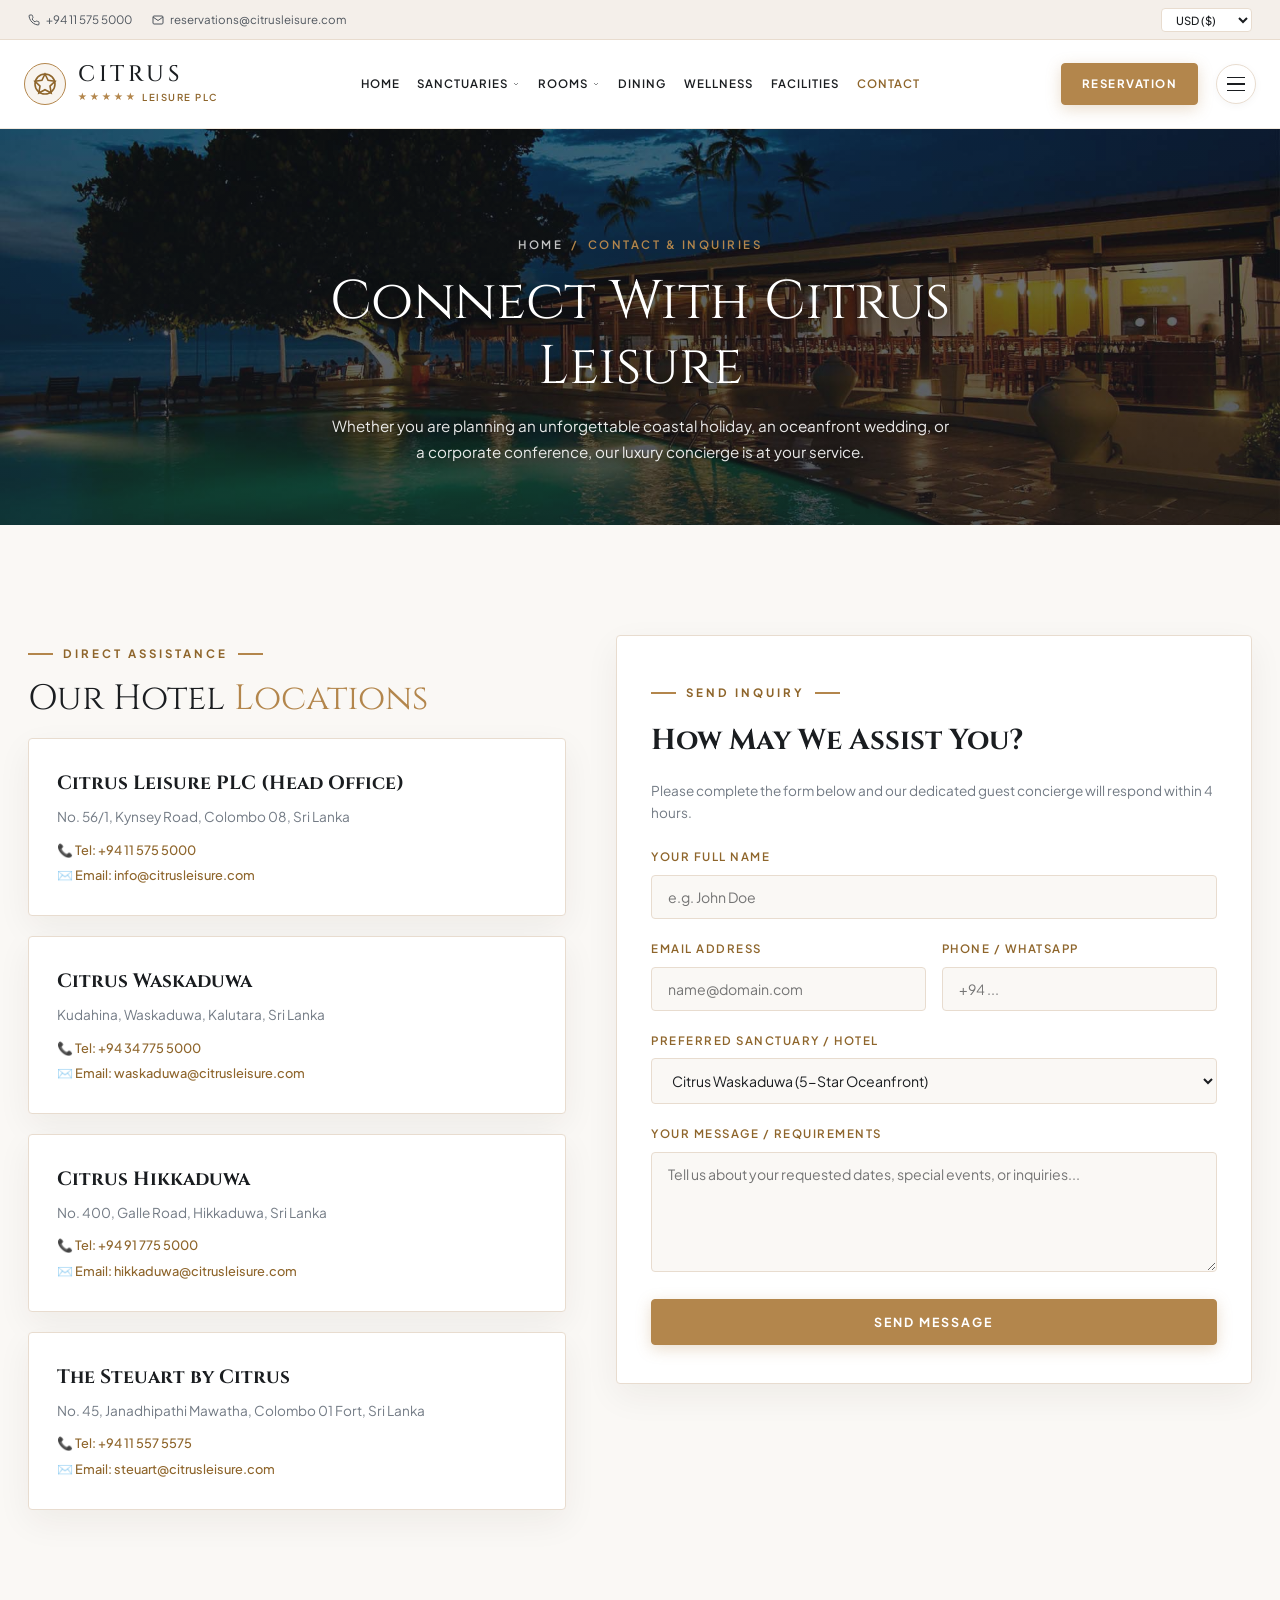
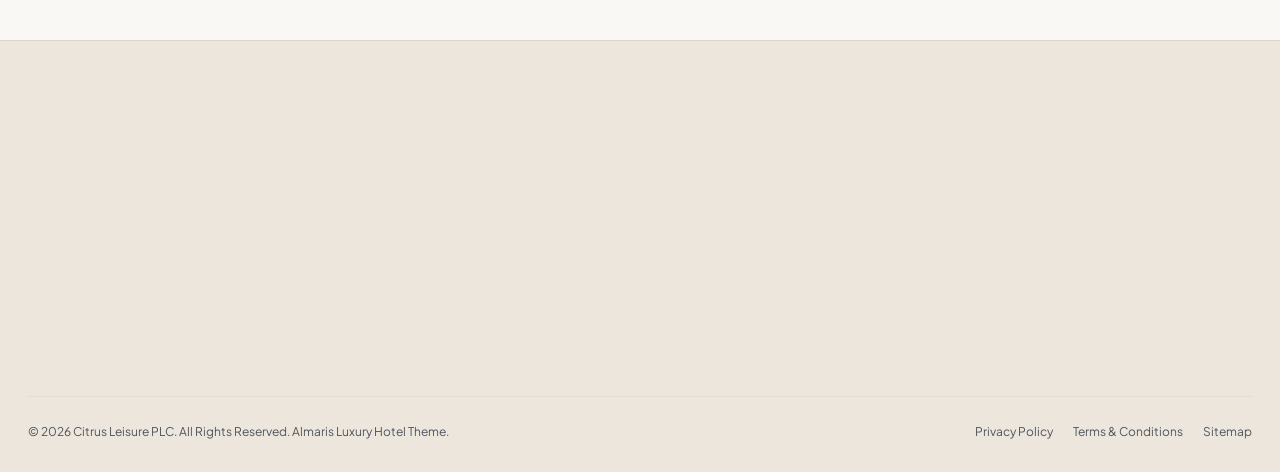
==== commit 4c7f4139: "Transform theme into luxury 5-star light palette (alabaster, linen, crisp white, champagne gold, dee" ====
--- a/contact.html
+++ b/contact.html
@@ -212,11 +212,11 @@
 
           <!-- Corporate PLC -->
           <div class="contact-card-box">
-            <h4 style="font-family: var(--font-heading); color: #fff; font-size: 1.2rem; margin-bottom: 6px;">Citrus Leisure PLC (Head Office)</h4>
+            <h4 style="font-family: var(--font-heading); color: var(--almaris-text-dark); font-size: 1.2rem; margin-bottom: 6px;">Citrus Leisure PLC (Head Office)</h4>
             <p style="font-size: 0.85rem; color: var(--almaris-text-muted); line-height: 1.6; margin-bottom: 12px;">
               No. 56/1, Kynsey Road, Colombo 08, Sri Lanka
             </p>
-            <div style="font-size: 0.8rem; color: var(--almaris-gold); display: flex; flex-direction: column; gap: 4px;">
+            <div style="font-size: 0.8rem; color: var(--almaris-gold-deep); font-weight: 500; display: flex; flex-direction: column; gap: 4px;">
               <span>📞 Tel: +94 11 575 5000</span>
               <span>✉️ Email: info@citrusleisure.com</span>
             </div>
@@ -224,11 +224,11 @@
 
           <!-- Citrus Waskaduwa -->
           <div class="contact-card-box">
-            <h4 style="font-family: var(--font-heading); color: #fff; font-size: 1.2rem; margin-bottom: 6px;">Citrus Waskaduwa</h4>
+            <h4 style="font-family: var(--font-heading); color: var(--almaris-text-dark); font-size: 1.2rem; margin-bottom: 6px;">Citrus Waskaduwa</h4>
             <p style="font-size: 0.85rem; color: var(--almaris-text-muted); line-height: 1.6; margin-bottom: 12px;">
               Kudahina, Waskaduwa, Kalutara, Sri Lanka
             </p>
-            <div style="font-size: 0.8rem; color: var(--almaris-gold); display: flex; flex-direction: column; gap: 4px;">
+            <div style="font-size: 0.8rem; color: var(--almaris-gold-deep); font-weight: 500; display: flex; flex-direction: column; gap: 4px;">
               <span>📞 Tel: +94 34 775 5000</span>
               <span>✉️ Email: waskaduwa@citrusleisure.com</span>
             </div>
@@ -236,11 +236,11 @@
 
           <!-- Citrus Hikkaduwa -->
           <div class="contact-card-box">
-            <h4 style="font-family: var(--font-heading); color: #fff; font-size: 1.2rem; margin-bottom: 6px;">Citrus Hikkaduwa</h4>
+            <h4 style="font-family: var(--font-heading); color: var(--almaris-text-dark); font-size: 1.2rem; margin-bottom: 6px;">Citrus Hikkaduwa</h4>
             <p style="font-size: 0.85rem; color: var(--almaris-text-muted); line-height: 1.6; margin-bottom: 12px;">
               No. 400, Galle Road, Hikkaduwa, Sri Lanka
             </p>
-            <div style="font-size: 0.8rem; color: var(--almaris-gold); display: flex; flex-direction: column; gap: 4px;">
+            <div style="font-size: 0.8rem; color: var(--almaris-gold-deep); font-weight: 500; display: flex; flex-direction: column; gap: 4px;">
               <span>📞 Tel: +94 91 775 5000</span>
               <span>✉️ Email: hikkaduwa@citrusleisure.com</span>
             </div>
@@ -248,11 +248,11 @@
 
           <!-- The Steuart Colombo -->
           <div class="contact-card-box">
-            <h4 style="font-family: var(--font-heading); color: #fff; font-size: 1.2rem; margin-bottom: 6px;">The Steuart by Citrus</h4>
+            <h4 style="font-family: var(--font-heading); color: var(--almaris-text-dark); font-size: 1.2rem; margin-bottom: 6px;">The Steuart by Citrus</h4>
             <p style="font-size: 0.85rem; color: var(--almaris-text-muted); line-height: 1.6; margin-bottom: 12px;">
               No. 45, Janadhipathi Mawatha, Colombo 01 Fort, Sri Lanka
             </p>
-            <div style="font-size: 0.8rem; color: var(--almaris-gold); display: flex; flex-direction: column; gap: 4px;">
+            <div style="font-size: 0.8rem; color: var(--almaris-gold-deep); font-weight: 500; display: flex; flex-direction: column; gap: 4px;">
               <span>📞 Tel: +94 11 557 5575</span>
               <span>✉️ Email: steuart@citrusleisure.com</span>
             </div>
@@ -263,7 +263,7 @@
         <div>
           <div class="contact-form-card">
             <span class="almaris-sub-badge">SEND INQUIRY</span>
-            <h3 style="font-family: var(--font-heading); font-size: 1.8rem; color: #fff; margin-bottom: 14px;">How May We Assist You?</h3>
+            <h3 style="font-family: var(--font-heading); font-size: 1.8rem; color: var(--almaris-text-dark); margin-bottom: 14px;">How May We Assist You?</h3>
             <p style="font-size: 0.85rem; color: var(--almaris-text-muted); line-height: 1.6; margin-bottom: 24px;">
               Please complete the form below and our dedicated guest concierge will respond within 4 hours.
             </p>
@@ -287,7 +287,7 @@
 
               <div class="almaris-input-group">
                 <label class="almaris-input-label" for="contactSanctuary">Preferred Sanctuary / Hotel</label>
-                <select id="contactSanctuary" class="almaris-text-input" style="background: #14171d;">
+                <select id="contactSanctuary" class="almaris-text-input">
                   <option value="waskaduwa">Citrus Waskaduwa (5-Star Oceanfront)</option>
                   <option value="hikkaduwa">Citrus Hikkaduwa (Beach & Surf)</option>
                   <option value="steuart">The Steuart Colombo (Colonial 1835)</option>
@@ -316,13 +316,13 @@
       <div class="footer-top-row">
         <div>
           <div style="display: flex; align-items: center; gap: 10px; margin-bottom: 12px;">
-            <span style="font-family: var(--font-heading); font-size: 1.5rem; letter-spacing: 4px; color: #fff;">CITRUS</span>
+            <span style="font-family: var(--font-heading); font-size: 1.5rem; letter-spacing: 4px; color: var(--almaris-text-dark);">CITRUS</span>
             <div style="color: var(--almaris-gold); font-size: 0.75rem;">★ ★ ★ ★ ★</div>
           </div>
           <p style="font-size: 0.85rem; line-height: 1.7; color: var(--almaris-text-muted); margin-bottom: 20px;">
             Citrus Leisure PLC is a listed Sri Lankan hospitality group operating luxury beachfront resorts and boutique city hotels benchmarked to international 5-star standards.
           </p>
-          <p style="font-size: 0.8rem; color: var(--almaris-gold);">Head Office: +94 11 575 5000</p>
+          <p style="font-size: 0.8rem; color: var(--almaris-gold-deep); font-weight: 600;">Head Office: +94 11 575 5000</p>
         </div>
 
         <div>
@@ -358,7 +358,7 @@
         </div>
       </div>
 
-      <div style="display: flex; justify-content: space-between; align-items: center; border-top: 1px solid rgba(255,255,255,0.06); padding-top: 25px; flex-wrap: wrap; gap: 14px; font-size: 0.75rem;">
+      <div style="display: flex; justify-content: space-between; align-items: center; border-top: 1px solid var(--almaris-border); padding-top: 25px; flex-wrap: wrap; gap: 14px; font-size: 0.75rem;">
         <div>© 2026 Citrus Leisure PLC. All Rights Reserved. Almaris Luxury Hotel Theme.</div>
         <div style="display: flex; gap: 20px;">
           <a href="#">Privacy Policy</a>
--- a/css/style.css
+++ b/css/style.css
@@ -5,29 +5,36 @@
    Signatures: Glowing Golden Arch, Dual-Arched Image Frames, Left Mandala Drawer
    ========================================================================== */
 
-/* --- CSS Variables & Design Tokens --- */
+/* --- CSS Variables & Design Tokens (Luxury Light Theme) --- */
 :root {
-  /* Almaris Signature Palette */
-  --almaris-dark: #121418;
-  --almaris-dark-card: #1a1d24;
-  --almaris-dark-surface: #222630;
-  --almaris-dark-border: rgba(255, 255, 255, 0.08);
-
-  --almaris-gold: #c5a880;
-  --almaris-gold-bright: #d4af37;
-  --almaris-gold-hover: #b39268;
-  --almaris-gold-glow: rgba(197, 168, 128, 0.35);
-  --almaris-gold-border: rgba(197, 168, 128, 0.4);
-
-  --almaris-teal: #1a6b78;
-  --almaris-teal-dark: #0f4b55;
-  --almaris-sand: #fbf8f5;
-  --almaris-sand-warm: #f4ede4;
-
-  --almaris-white: #ffffff;
-  --almaris-text-light: #e5e7eb;
-  --almaris-text-muted: #9ca3af;
-  --almaris-text-dark: #181a1e;
+  /* Almaris Signature Light Palette */
+  --almaris-bg: #FAF8F5;              /* Warm Alabaster Cream */
+  --almaris-bg-subtle: #F3EFE9;       /* Soft Linen/Stone */
+  --almaris-bg-warm: #EFE8DE;         /* Warm Sand Tint */
+  --almaris-card: #FFFFFF;            /* Pure Crisp Luxury White */
+  --almaris-border: #E8DCCF;          /* Subtle warm champagne border */
+  --almaris-border-light: rgba(179, 134, 76, 0.16);
+
+  /* Champagne Bronze Gold (High Contrast & Radiance) */
+  --almaris-gold: #B3864C;            /* Warm Champagne Bronze Gold */
+  --almaris-gold-deep: #8E652B;       /* Deep readable gold */
+  --almaris-gold-bright: #C99A5B;     /* Radiant Gold */
+  --almaris-gold-hover: #966C35;
+  --almaris-gold-light: rgba(179, 134, 76, 0.09);
+  --almaris-gold-glow: rgba(179, 134, 76, 0.22);
+  --almaris-gold-border: rgba(179, 134, 76, 0.35);
+
+  /* Ocean Teal Accent */
+  --almaris-teal: #0D7D8B;
+  --almaris-teal-dark: #095964;
+  --almaris-sand: #F7F1E7;
+  --almaris-sand-warm: #EFE4D4;
+
+  /* Typography Colors */
+  --almaris-text-dark: #1A1D20;       /* Deep Charcoal Espresso */
+  --almaris-text-body: #4E555D;       /* Luxurious readable neutral */
+  --almaris-text-muted: #737B85;      /* Subtitle & captions */
+  --almaris-text-light: #FFFFFF;      /* For solid buttons & badges */
 
   /* Typography */
   --font-heading: 'Cinzel', 'Playfair Display', Georgia, serif;
@@ -45,8 +52,10 @@
   --radius-pill: 9999px;
 
   /* Shadows */
-  --shadow-gold-glow: 0 0 35px rgba(197, 168, 128, 0.25);
-  --shadow-card: 0 16px 40px rgba(0, 0, 0, 0.4);
+  --shadow-sm: 0 4px 16px rgba(45, 30, 15, 0.04);
+  --shadow-card: 0 12px 35px rgba(45, 30, 15, 0.06);
+  --shadow-hover: 0 20px 45px rgba(45, 30, 15, 0.12);
+  --shadow-gold-glow: 0 0 35px rgba(179, 134, 76, 0.22);
 }
 
 /* ==========================================================================
@@ -66,8 +75,8 @@
 
 body {
   font-family: var(--font-body);
-  color: var(--almaris-text-light);
-  background-color: var(--almaris-dark);
+  color: var(--almaris-text-body);
+  background-color: var(--almaris-bg);
   line-height: 1.7;
   overflow-x: hidden;
 }
@@ -77,10 +86,10 @@
   width: 7px;
 }
 ::-webkit-scrollbar-track {
-  background: var(--almaris-dark);
+  background: var(--almaris-bg);
 }
 ::-webkit-scrollbar-thumb {
-  background: #2a2f3b;
+  background: #D8CCBD;
   border-radius: var(--radius-pill);
 }
 ::-webkit-scrollbar-thumb:hover {
@@ -89,7 +98,7 @@
 
 ::selection {
   background: var(--almaris-gold);
-  color: #000000;
+  color: #FFFFFF;
 }
 
 img {
@@ -141,10 +150,10 @@
   align-items: center;
   gap: 10px;
   font-size: 0.72rem;
-  font-weight: 600;
+  font-weight: 700;
   letter-spacing: 3px;
   text-transform: uppercase;
-  color: var(--almaris-gold);
+  color: var(--almaris-gold-deep);
   margin-bottom: 14px;
 }
 
@@ -153,7 +162,7 @@
   content: '';
   display: inline-block;
   width: 25px;
-  height: 1px;
+  height: 1.5px;
   background-color: var(--almaris-gold);
 }
 
@@ -161,7 +170,7 @@
   font-family: var(--font-heading);
   font-size: clamp(2.2rem, 4vw, 3.2rem);
   font-weight: 400;
-  color: #ffffff;
+  color: var(--almaris-text-dark);
   line-height: 1.2;
   margin-bottom: 18px;
 }
@@ -176,13 +185,13 @@
 
 .almaris-desc {
   font-size: 1rem;
-  color: var(--almaris-text-muted);
+  color: var(--almaris-text-body);
   line-height: 1.8;
   max-width: 650px;
 }
 
 .almaris-desc.light-theme {
-  color: #4b5563;
+  color: var(--almaris-text-body);
 }
 
 .text-center {
@@ -225,43 +234,45 @@
 /* Gold Solid Button */
 .btn-almaris-gold {
   background: var(--almaris-gold);
-  color: #0b0e14;
+  color: #FFFFFF;
   font-weight: 700;
   border: 1px solid var(--almaris-gold);
-  box-shadow: 0 4px 15px rgba(197, 168, 128, 0.25);
+  box-shadow: 0 4px 15px rgba(179, 134, 76, 0.28);
 }
 
 .btn-almaris-gold:hover {
-  background: #ffffff;
-  border-color: #ffffff;
-  color: #000000;
+  background: var(--almaris-text-dark);
+  border-color: var(--almaris-text-dark);
+  color: #FFFFFF;
   transform: translateY(-2px);
-  box-shadow: 0 8px 25px rgba(255, 255, 255, 0.3);
+  box-shadow: 0 8px 25px rgba(0, 0, 0, 0.15);
 }
 
 /* Outline Gold Button */
 .btn-almaris-outline {
   background: transparent;
-  color: var(--almaris-gold);
+  color: var(--almaris-gold-deep);
   border: 1px solid var(--almaris-gold);
+  font-weight: 600;
 }
 
 .btn-almaris-outline:hover {
   background: var(--almaris-gold);
-  color: #000000;
+  color: #FFFFFF;
   transform: translateY(-2px);
+  box-shadow: 0 6px 20px rgba(179, 134, 76, 0.25);
 }
 
 /* Cyan/Teal Ocean Button (from Screenshot 4) */
 .btn-almaris-teal {
-  background: #0eb3c4;
-  color: #ffffff;
+  background: #0D7D8B;
+  color: #FFFFFF;
   font-weight: 700;
-  border: 1px solid #0eb3c4;
+  border: 1px solid #0D7D8B;
 }
 
 .btn-almaris-teal:hover {
-  background: #0b93a1;
+  background: #095964;
   transform: translateY(-2px);
 }
 
@@ -269,11 +280,11 @@
    TOP BAR & HEADER
    ========================================================================== */
 .almaris-topbar {
-  background: #0b0d11;
-  border-bottom: 1px solid rgba(255, 255, 255, 0.06);
+  background: #F4EFEA;
+  border-bottom: 1px solid var(--almaris-border);
   height: var(--topbar-height);
   font-size: 0.72rem;
-  color: var(--almaris-text-muted);
+  color: var(--almaris-text-body);
 }
 
 .topbar-flex {
@@ -293,11 +304,11 @@
   display: flex;
   align-items: center;
   gap: 6px;
-  color: var(--almaris-text-muted);
+  color: var(--almaris-text-body);
 }
 
 .topbar-contact-item:hover {
-  color: var(--almaris-gold);
+  color: var(--almaris-gold-deep);
 }
 
 .topbar-right {
@@ -307,19 +318,20 @@
 }
 
 .currency-select-box select {
-  background: transparent;
-  border: 1px solid rgba(255, 255, 255, 0.12);
-  color: var(--almaris-text-light);
-  padding: 2px 8px;
+  background: #FFFFFF;
+  border: 1px solid var(--almaris-border);
+  color: var(--almaris-text-dark);
+  padding: 3px 10px;
   border-radius: var(--radius-sm);
   font-size: 0.7rem;
+  font-weight: 500;
   outline: none;
   cursor: pointer;
 }
 
 .currency-select-box select option {
-  background: var(--almaris-dark-card);
-  color: #ffffff;
+  background: #FFFFFF;
+  color: var(--almaris-text-dark);
 }
 
 /* Main Navbar */
@@ -329,10 +341,10 @@
   left: 0;
   width: 100%;
   z-index: 1000;
-  background: rgba(14, 16, 20, 0.94);
+  background: rgba(255, 255, 255, 0.94);
   backdrop-filter: blur(20px);
   -webkit-backdrop-filter: blur(20px);
-  border-bottom: 1px solid rgba(255, 255, 255, 0.08);
+  border-bottom: 1px solid rgba(179, 134, 76, 0.18);
   transition: all 0.35s ease;
 }
 
@@ -343,9 +355,9 @@
 }
 
 .almaris-header.scrolled {
-  background: rgba(10, 12, 16, 0.98);
-  border-bottom: 1px solid var(--almaris-gold-border);
-  box-shadow: 0 10px 30px rgba(0, 0, 0, 0.6);
+  background: rgba(255, 255, 255, 0.98);
+  border-bottom: 1px solid var(--almaris-border);
+  box-shadow: 0 10px 30px rgba(0, 0, 0, 0.06);
 }
 
 .almaris-nav {
@@ -368,13 +380,13 @@
 .brand-emblem-icon {
   width: 42px;
   height: 42px;
-  border: 1px solid var(--almaris-gold);
+  border: 1.5px solid var(--almaris-gold);
   border-radius: 50%;
   display: flex;
   align-items: center;
   justify-content: center;
-  color: var(--almaris-gold);
-  background: rgba(197, 168, 128, 0.08);
+  color: var(--almaris-gold-deep);
+  background: var(--almaris-gold-light);
   flex-shrink: 0;
 }
 
@@ -388,7 +400,7 @@
   font-size: 1.4rem;
   font-weight: 500;
   letter-spacing: 3.5px;
-  color: #ffffff;
+  color: var(--almaris-text-dark);
   line-height: 1;
   white-space: nowrap;
 }
@@ -409,9 +421,10 @@
 .brand-star-row span.sub {
   font-size: 0.6rem;
   letter-spacing: 1.5px;
-  color: var(--almaris-gold);
+  color: var(--almaris-gold-deep);
   text-transform: uppercase;
   margin-left: 4px;
+  font-weight: 600;
 }
 
 /* Desktop Nav Links */
@@ -439,7 +452,7 @@
   font-weight: 600;
   letter-spacing: 1px;
   text-transform: uppercase;
-  color: rgba(255, 255, 255, 0.88);
+  color: var(--almaris-text-dark);
   display: inline-flex;
   align-items: center;
   gap: 4px;
@@ -450,7 +463,7 @@
 
 .menu-link:hover,
 .menu-item.active .menu-link {
-  color: var(--almaris-gold);
+  color: var(--almaris-gold-deep);
 }
 
 .menu-link svg.arrow {
@@ -487,27 +500,27 @@
   width: 38px;
   height: 38px;
   border-radius: 50%;
-  border: 1px solid rgba(255, 255, 255, 0.2);
+  border: 1px solid var(--almaris-border);
   display: flex;
   flex-direction: column;
   align-items: center;
   justify-content: center;
   gap: 4px;
-  background: rgba(255, 255, 255, 0.05);
+  background: rgba(0, 0, 0, 0.03);
   flex-shrink: 0;
   transition: all 0.25s ease;
 }
 
 .sidebar-toggle-btn:hover {
   border-color: var(--almaris-gold);
-  background: rgba(197, 168, 128, 0.15);
+  background: var(--almaris-gold-light);
 }
 
 .sidebar-toggle-btn span {
   display: block;
   width: 16px;
   height: 1.5px;
-  background: #ffffff;
+  background: var(--almaris-text-dark);
 }
 
 /* Almaris Dropdown Navigation */
@@ -516,11 +529,11 @@
   top: 100%;
   left: 0;
   min-width: 260px;
-  background: var(--almaris-dark-card);
-  border: 1px solid var(--almaris-gold-border);
+  background: #FFFFFF;
+  border: 1px solid var(--almaris-border);
   border-radius: var(--radius-sm);
   padding: 12px 0;
-  box-shadow: var(--shadow-card);
+  box-shadow: 0 15px 35px rgba(45, 30, 15, 0.08);
   opacity: 0;
   visibility: hidden;
   transform: translateY(12px);
@@ -538,14 +551,14 @@
   display: flex;
   flex-direction: column;
   padding: 10px 22px;
-  color: #ffffff;
+  color: var(--almaris-text-dark);
   transition: all 0.2s ease;
 }
 
 .dropdown-entry-title {
   font-size: 0.85rem;
   font-weight: 600;
-  color: #ffffff;
+  color: var(--almaris-text-dark);
 }
 
 .dropdown-entry-desc {
@@ -554,12 +567,12 @@
 }
 
 .dropdown-entry:hover {
-  background: rgba(197, 168, 128, 0.1);
+  background: #F8F5F0;
   padding-left: 26px;
 }
 
 .dropdown-entry:hover .dropdown-entry-title {
-  color: var(--almaris-gold);
+  color: var(--almaris-gold-deep);
 }
 
 /* Nav Actions */
@@ -573,26 +586,27 @@
   width: 40px;
   height: 40px;
   border-radius: 50%;
-  border: 1px solid rgba(255, 255, 255, 0.15);
+  border: 1px solid var(--almaris-border);
   display: flex;
   flex-direction: column;
   align-items: center;
   justify-content: center;
   gap: 5px;
-  background: rgba(255, 255, 255, 0.04);
+  background: var(--almaris-card);
+  box-shadow: 0 2px 8px rgba(0, 0, 0, 0.04);
   transition: all 0.25s ease;
 }
 
 .sidebar-toggle-btn:hover {
   border-color: var(--almaris-gold);
-  background: rgba(197, 168, 128, 0.1);
+  background: rgba(179, 134, 76, 0.1);
 }
 
 .sidebar-toggle-btn span {
   display: block;
   width: 18px;
   height: 1.5px;
-  background: #ffffff;
+  background: var(--almaris-text-dark);
 }
 
 /* ==========================================================================
@@ -604,7 +618,7 @@
   left: 0;
   width: 100%;
   height: 100%;
-  background: rgba(0, 0, 0, 0.75);
+  background: rgba(20, 24, 30, 0.65);
   backdrop-filter: blur(8px);
   z-index: 2000;
   opacity: 0;
@@ -624,8 +638,8 @@
   width: 380px;
   max-width: 90vw;
   height: 100vh;
-  background: #0f1115;
-  border-right: 1px solid var(--almaris-gold-border);
+  background: #FAF7F2;
+  border-right: 1px solid var(--almaris-border);
   padding: 50px 40px;
   display: flex;
   flex-direction: column;
@@ -633,7 +647,7 @@
   overflow-y: auto;
   z-index: 2001;
   transition: left 0.4s cubic-bezier(0.16, 1, 0.3, 1);
-  box-shadow: 15px 0 50px rgba(0, 0, 0, 0.6);
+  box-shadow: 15px 0 50px rgba(45, 30, 15, 0.12);
 }
 
 .almaris-sidebar-drawer.open {
@@ -656,10 +670,11 @@
   font-size: 1.8rem;
   color: var(--almaris-text-muted);
   cursor: pointer;
+  transition: color 0.2s ease;
 }
 
 .sidebar-close-icon:hover {
-  color: var(--almaris-gold);
+  color: var(--almaris-gold-deep);
 }
 
 /* Mandala Filigree Crest (Screenshot 5) */
@@ -674,7 +689,7 @@
   font-family: var(--font-heading);
   font-size: 1.8rem;
   letter-spacing: 5px;
-  color: #ffffff;
+  color: var(--almaris-text-dark);
   margin-bottom: 4px;
 }
 
@@ -696,16 +711,17 @@
   font-size: 1.15rem;
   letter-spacing: 2px;
   text-transform: uppercase;
-  color: var(--almaris-text-light);
+  color: var(--almaris-text-dark);
   display: flex;
   align-items: center;
   justify-content: space-between;
   padding: 8px 0;
-  border-bottom: 1px solid rgba(255, 255, 255, 0.05);
+  border-bottom: 1px solid var(--almaris-border);
+  transition: all 0.25s ease;
 }
 
 .sidebar-nav-item:hover {
-  color: var(--almaris-gold);
+  color: var(--almaris-gold-deep);
   padding-left: 6px;
 }
 
@@ -714,9 +730,9 @@
   align-items: center;
   justify-content: center;
   gap: 10px;
-  background: rgba(197, 168, 128, 0.15);
+  background: rgba(179, 134, 76, 0.12);
   border: 1px solid var(--almaris-gold);
-  color: var(--almaris-gold);
+  color: var(--almaris-gold-deep);
   padding: 12px 24px;
   border-radius: var(--radius-pill);
   font-size: 0.82rem;
@@ -734,16 +750,27 @@
   align-items: center;
   justify-content: center;
   overflow: hidden;
-  background-color: #0b0d11;
+  background-color: var(--almaris-bg);
+}
+
+/* Hero Cinematic Ken Burns Zoom-In Motion */
+@keyframes heroKenBurnsZoom {
+  0% {
+    transform: scale(1) translate(0, 0);
+  }
+  100% {
+    transform: scale(1.22) translate(-1%, -0.8%);
+  }
 }
 
 .hero-slider-stage {
   position: absolute;
-  top: 0;
-  left: 0;
-  width: 100%;
-  height: 100%;
+  top: -4%;
+  left: -4%;
+  width: 108%;
+  height: 108%;
   z-index: 0;
+  will-change: transform;
 }
 
 .hero-slide-item {
@@ -755,13 +782,14 @@
   background-size: cover;
   background-position: center;
   opacity: 0;
-  transform: scale(1.04);
-  transition: opacity 1.2s ease, transform 6s ease-out;
+  transform: scale(1);
+  transition: opacity 1.6s ease-in-out;
+  will-change: transform, opacity;
 }
 
 .hero-slide-item.active {
   opacity: 1;
-  transform: scale(1);
+  animation: heroKenBurnsZoom 9.5s cubic-bezier(0.16, 0.84, 0.44, 1) forwards;
 }
 
 .hero-dark-vignette {
@@ -772,9 +800,9 @@
   height: 100%;
   background: linear-gradient(
     180deg,
-    rgba(18, 20, 24, 0.6) 0%,
-    rgba(18, 20, 24, 0.45) 50%,
-    rgba(18, 20, 24, 0.9) 100%
+    rgba(20, 24, 30, 0.42) 0%,
+    rgba(20, 24, 30, 0.22) 40%,
+    rgba(20, 24, 30, 0.65) 100%
   );
   z-index: 1;
 }
@@ -787,16 +815,19 @@
   max-width: 860px;
   margin: 0 auto;
   padding: 70px 40px 100px;
-  border: 1.5px solid var(--almaris-gold-border);
+  border: 1.5px solid rgba(255, 255, 255, 0.65);
   border-bottom: none;
   border-radius: 280px 280px 0 0;
-  box-shadow: var(--shadow-gold-glow);
-  backdrop-filter: blur(4px);
+  box-shadow: 0 20px 60px rgba(0, 0, 0, 0.25), 0 0 40px rgba(179, 134, 76, 0.2);
+  backdrop-filter: blur(8px);
+  -webkit-backdrop-filter: blur(8px);
   background: radial-gradient(
     circle at center,
-    rgba(197, 168, 128, 0.08) 0%,
-    rgba(18, 20, 24, 0.4) 80%
+    rgba(255, 255, 255, 0.18) 0%,
+    rgba(20, 24, 30, 0.35) 100%
   );
+  transition: transform 0.25s ease-out, box-shadow 0.4s ease;
+  will-change: transform;
 }
 
 .arch-stars-row {
@@ -820,10 +851,11 @@
 
 .hero-arch-desc {
   font-size: 1.05rem;
-  color: rgba(255, 255, 255, 0.88);
+  color: rgba(255, 255, 255, 0.92);
   max-width: 600px;
   margin: 0 auto 32px;
   line-height: 1.7;
+  text-shadow: 0 2px 10px rgba(0, 0, 0, 0.5);
 }
 
 /* ==========================================================================
@@ -837,13 +869,11 @@
 }
 
 .almaris-booking-card {
-  background: rgba(26, 29, 36, 0.92);
-  backdrop-filter: blur(20px);
-  -webkit-backdrop-filter: blur(20px);
-  border: 1px solid var(--almaris-gold-border);
+  background: #FFFFFF;
+  border: 1px solid var(--almaris-border);
   border-radius: var(--radius-sm);
   padding: 22px 32px;
-  box-shadow: 0 20px 50px rgba(0, 0, 0, 0.5);
+  box-shadow: 0 20px 50px rgba(45, 30, 15, 0.08);
 }
 
 .almaris-booking-form {
@@ -856,7 +886,7 @@
 .booking-box {
   display: flex;
   flex-direction: column;
-  border-right: 1px solid rgba(255, 255, 255, 0.1);
+  border-right: 1px solid var(--almaris-border);
   padding-right: 18px;
 }
 
@@ -868,7 +898,7 @@
   font-size: 0.68rem;
   letter-spacing: 2px;
   text-transform: uppercase;
-  color: var(--almaris-gold);
+  color: var(--almaris-gold-deep);
   font-weight: 600;
   margin-bottom: 6px;
 }
@@ -877,7 +907,7 @@
 .booking-box-select {
   width: 100%;
   background: transparent;
-  color: #ffffff;
+  color: var(--almaris-text-dark);
   border: none;
   font-size: 0.95rem;
   font-weight: 500;
@@ -887,8 +917,8 @@
 }
 
 .booking-box-select option {
-  background: var(--almaris-dark);
-  color: #ffffff;
+  background: #FFFFFF;
+  color: var(--almaris-text-dark);
 }
 
 .booking-guest-trigger {
@@ -896,7 +926,7 @@
   display: flex;
   align-items: center;
   justify-content: space-between;
-  color: #ffffff;
+  color: var(--almaris-text-dark);
   font-size: 0.95rem;
   font-weight: 500;
 }
@@ -907,11 +937,11 @@
   top: 100%;
   left: 0;
   width: 270px;
-  background: var(--almaris-dark-card);
-  border: 1px solid var(--almaris-gold-border);
+  background: #FFFFFF;
+  border: 1px solid var(--almaris-border);
   border-radius: var(--radius-sm);
   padding: 18px;
-  box-shadow: var(--shadow-card);
+  box-shadow: 0 15px 40px rgba(45, 30, 15, 0.12);
   z-index: 100;
   margin-top: 14px;
   display: none;
@@ -926,6 +956,7 @@
   align-items: center;
   justify-content: space-between;
   margin-bottom: 12px;
+  color: var(--almaris-text-dark);
 }
 
 .popover-row:last-child {
@@ -943,16 +974,19 @@
   height: 26px;
   border-radius: 50%;
   border: 1px solid var(--almaris-gold);
-  color: var(--almaris-gold);
+  color: var(--almaris-gold-deep);
+  background: #FAF8F5;
   display: flex;
   align-items: center;
   justify-content: center;
   font-size: 0.9rem;
+  cursor: pointer;
+  transition: all 0.2s ease;
 }
 
 .step-circ:hover {
   background: var(--almaris-gold);
-  color: #000000;
+  color: #FFFFFF;
 }
 
 /* ==========================================================================
@@ -1108,7 +1142,7 @@
    ALMARIS ROOMS & SUITES CARDS (SCREENSHOT 1 & 3)
    ========================================================================== */
 .almaris-rooms-section {
-  background: var(--almaris-dark);
+  background: var(--almaris-bg);
 }
 
 .almaris-rooms-grid {
@@ -1118,19 +1152,20 @@
 }
 
 .almaris-room-card {
-  background: var(--almaris-dark-card);
-  border: 1px solid var(--almaris-dark-border);
+  background: var(--almaris-card);
+  border: 1px solid var(--almaris-border);
   border-radius: var(--radius-sm);
   overflow: hidden;
   transition: all 0.35s ease;
   display: flex;
   flex-direction: column;
+  box-shadow: var(--shadow-card);
 }
 
 .almaris-room-card:hover {
   transform: translateY(-6px);
-  border-color: var(--almaris-gold-border);
-  box-shadow: var(--shadow-card);
+  border-color: var(--almaris-gold);
+  box-shadow: var(--shadow-hover);
 }
 
 .room-card-photo {
@@ -1154,10 +1189,10 @@
   position: absolute;
   top: 14px;
   left: 14px;
-  background: rgba(18, 20, 24, 0.85);
+  background: rgba(255, 255, 255, 0.9);
   backdrop-filter: blur(8px);
-  color: var(--almaris-gold);
-  border: 1px solid var(--almaris-gold-border);
+  color: var(--almaris-gold-deep);
+  border: 1px solid var(--almaris-border);
   padding: 4px 10px;
   font-size: 0.68rem;
   font-weight: 700;
@@ -1176,7 +1211,7 @@
 .room-card-title {
   font-family: var(--font-heading);
   font-size: 1.4rem;
-  color: #ffffff;
+  color: var(--almaris-text-dark);
   margin-bottom: 8px;
 }
 
@@ -1192,7 +1227,7 @@
 .room-card-price {
   font-family: var(--font-heading);
   font-size: 1.4rem;
-  color: var(--almaris-gold);
+  color: var(--almaris-gold-deep);
   font-weight: 600;
 }
 
@@ -1206,7 +1241,7 @@
    ALMARIS EXPERIENCES & DINING SECTION
    ========================================================================== */
 .almaris-dining-section {
-  background: #0f1115;
+  background: var(--almaris-bg-subtle);
 }
 
 .dining-tiles-grid {
@@ -1216,19 +1251,20 @@
 }
 
 .dining-tile-card {
-  background: var(--almaris-dark-card);
-  border: 1px solid var(--almaris-dark-border);
+  background: var(--almaris-card);
+  border: 1px solid var(--almaris-border);
   border-radius: var(--radius-sm);
   overflow: hidden;
   transition: all 0.3s ease;
   display: flex;
   flex-direction: column;
+  box-shadow: var(--shadow-card);
 }
 
 .dining-tile-card:hover {
   transform: translateY(-5px);
   border-color: var(--almaris-gold);
-  box-shadow: var(--shadow-card);
+  box-shadow: var(--shadow-hover);
 }
 
 .dining-tile-media {
@@ -1258,7 +1294,7 @@
 .dining-tile-title {
   font-family: var(--font-heading);
   font-size: 1.35rem;
-  color: #ffffff;
+  color: var(--almaris-text-dark);
   margin-bottom: 8px;
 }
 
@@ -1275,9 +1311,9 @@
 }
 
 .filter-tab-btn {
-  background: transparent;
-  color: var(--almaris-text-muted);
-  border: 1px solid rgba(255, 255, 255, 0.12);
+  background: var(--almaris-card);
+  color: var(--almaris-text-body);
+  border: 1px solid var(--almaris-border);
   border-radius: 40px;
   padding: 10px 24px;
   font-size: 0.76rem;
@@ -1286,19 +1322,21 @@
   text-transform: uppercase;
   cursor: pointer;
   transition: all 0.3s ease;
+  box-shadow: 0 2px 8px rgba(0, 0, 0, 0.03);
 }
 
 .filter-tab-btn:hover {
-  color: #ffffff;
+  color: var(--almaris-gold-deep);
   border-color: var(--almaris-gold);
+  background: #FAF7F2;
 }
 
 .filter-tab-btn.active {
   background: var(--almaris-gold);
-  color: #0b0e14;
+  color: #FFFFFF;
   border-color: var(--almaris-gold);
   font-weight: 700;
-  box-shadow: 0 4px 15px rgba(197, 168, 128, 0.3);
+  box-shadow: 0 4px 15px rgba(179, 134, 76, 0.35);
 }
 
 /* Triple Arched Accommodation Cards (Screenshot 3 & 5) */
@@ -1309,20 +1347,21 @@
 }
 
 .arch-room-card {
-  background: var(--almaris-dark-card);
-  border: 1px solid var(--almaris-dark-border);
+  background: var(--almaris-card);
+  border: 1px solid var(--almaris-border);
   border-radius: var(--radius-md);
   padding: 16px 16px 28px;
   display: flex;
   flex-direction: column;
   transition: all 0.4s ease;
   position: relative;
+  box-shadow: var(--shadow-card);
 }
 
 .arch-room-card:hover {
   transform: translateY(-8px);
-  border-color: var(--almaris-gold-border);
-  box-shadow: var(--shadow-card);
+  border-color: var(--almaris-gold);
+  box-shadow: var(--shadow-hover);
 }
 
 /* Signature Almaris Vertical Arched Image Frame */
@@ -1332,8 +1371,8 @@
   height: 380px;
   border-radius: 160px 160px 8px 8px;
   overflow: hidden;
-  border: 1px solid rgba(197, 168, 128, 0.25);
-  box-shadow: 0 10px 25px rgba(0, 0, 0, 0.5);
+  border: 1px solid var(--almaris-border);
+  box-shadow: 0 10px 25px rgba(45, 30, 15, 0.08);
 }
 
 .arch-room-media img {
@@ -1352,38 +1391,39 @@
   top: 24px;
   left: 50%;
   transform: translateX(-50%);
-  background: rgba(10, 12, 16, 0.85);
+  background: rgba(255, 255, 255, 0.92);
   backdrop-filter: blur(10px);
   border: 1px solid var(--almaris-gold);
-  color: #ffffff;
+  color: var(--almaris-gold-deep);
   padding: 4px 16px;
   border-radius: 30px;
   font-size: 0.66rem;
   letter-spacing: 2px;
   text-transform: uppercase;
   white-space: nowrap;
-  font-weight: 600;
+  font-weight: 700;
   z-index: 2;
+  box-shadow: 0 2px 10px rgba(0, 0, 0, 0.08);
 }
 
 .arch-price-badge {
   position: absolute;
   bottom: 16px;
   right: 16px;
-  background: rgba(14, 16, 20, 0.9);
+  background: rgba(255, 255, 255, 0.95);
   backdrop-filter: blur(10px);
-  border: 1px solid var(--almaris-gold-border);
+  border: 1px solid var(--almaris-border);
   border-radius: 30px;
   padding: 6px 16px;
   display: flex;
   align-items: baseline;
   gap: 4px;
-  color: var(--almaris-gold);
+  color: var(--almaris-gold-deep);
   font-family: var(--font-heading);
   font-size: 1.15rem;
   font-weight: 600;
   z-index: 2;
-  box-shadow: 0 4px 15px rgba(0,0,0,0.5);
+  box-shadow: 0 4px 15px rgba(45, 30, 15, 0.08);
 }
 
 .arch-price-badge span {
@@ -1419,14 +1459,14 @@
 .arch-room-title {
   font-family: var(--font-heading);
   font-size: 1.35rem;
-  color: #ffffff;
+  color: var(--almaris-text-dark);
   margin-bottom: 12px;
   line-height: 1.3;
 }
 
 .arch-room-desc {
   font-size: 0.85rem;
-  color: var(--almaris-text-muted);
+  color: var(--almaris-text-body);
   line-height: 1.6;
   margin-bottom: 22px;
   flex-grow: 1;
@@ -1436,7 +1476,7 @@
    HOTEL FACILITIES 6-BOX GRID (SCREENSHOT 2)
    ========================================================================== */
 .almaris-facilities-section {
-  background: #0b0d11;
+  background: var(--almaris-bg-subtle);
   position: relative;
 }
 
@@ -1447,13 +1487,14 @@
 }
 
 .facility-box {
-  background: var(--almaris-dark-card);
-  border: 1px solid rgba(255, 255, 255, 0.07);
+  background: var(--almaris-card);
+  border: 1px solid var(--almaris-border);
   border-radius: var(--radius-sm);
   padding: 38px 30px;
   position: relative;
   transition: all 0.35s ease;
   overflow: hidden;
+  box-shadow: var(--shadow-card);
 }
 
 .facility-box::before {
@@ -1469,9 +1510,9 @@
 }
 
 .facility-box:hover {
-  border-color: var(--almaris-gold-border);
+  border-color: var(--almaris-gold);
   transform: translateY(-5px);
-  box-shadow: 0 15px 35px rgba(0, 0, 0, 0.45);
+  box-shadow: var(--shadow-hover);
 }
 
 .facility-box:hover::before {
@@ -1484,7 +1525,7 @@
   right: 28px;
   font-family: var(--font-heading);
   font-size: 1.1rem;
-  color: rgba(197, 168, 128, 0.25);
+  color: rgba(179, 134, 76, 0.3);
   font-weight: 600;
 }
 
@@ -1493,31 +1534,31 @@
   height: 56px;
   border-radius: 50%;
   border: 1px solid var(--almaris-gold);
-  background: rgba(197, 168, 128, 0.08);
+  background: rgba(179, 134, 76, 0.08);
   display: flex;
   align-items: center;
   justify-content: center;
-  color: var(--almaris-gold);
+  color: var(--almaris-gold-deep);
   margin-bottom: 22px;
   transition: all 0.3s ease;
 }
 
 .facility-box:hover .facility-icon-wrap {
   background: var(--almaris-gold);
-  color: #0b0e14;
-  box-shadow: 0 4px 15px rgba(197, 168, 128, 0.35);
+  color: #FFFFFF;
+  box-shadow: 0 4px 15px rgba(179, 134, 76, 0.35);
 }
 
 .facility-title {
   font-family: var(--font-heading);
   font-size: 1.25rem;
-  color: #ffffff;
+  color: var(--almaris-text-dark);
   margin-bottom: 10px;
 }
 
 .facility-desc {
   font-size: 0.86rem;
-  color: var(--almaris-text-muted);
+  color: var(--almaris-text-body);
   line-height: 1.65;
 }
 
@@ -1525,9 +1566,9 @@
    INSTAGRAM FEED STRIP (SCREENSHOT 3)
    ========================================================================== */
 .instagram-section {
-  background: #090a0d;
+  background: var(--almaris-bg);
   padding-top: 60px;
-  border-top: 1px solid rgba(255, 255, 255, 0.06);
+  border-top: 1px solid var(--almaris-border);
 }
 
 .instagram-header {
@@ -1541,13 +1582,13 @@
   gap: 8px;
   font-family: var(--font-heading);
   font-size: 1.5rem;
-  color: #ffffff;
+  color: var(--almaris-text-dark);
   letter-spacing: 1px;
   transition: color 0.25s ease;
 }
 
 .instagram-handle:hover {
-  color: var(--almaris-gold);
+  color: var(--almaris-gold-deep);
 }
 
 .instagram-grid-6 {
@@ -1573,7 +1614,7 @@
 .instagram-hover-overlay {
   position: absolute;
   inset: 0;
-  background: rgba(10, 12, 16, 0.72);
+  background: rgba(20, 24, 30, 0.65);
   display: flex;
   flex-direction: column;
   align-items: center;
@@ -1613,11 +1654,11 @@
    ALMARIS GRAND FOOTER
    ========================================================================== */
 .almaris-footer {
-  background: #090a0d;
-  border-top: 1px solid rgba(255, 255, 255, 0.08);
+  background: #EDE6DC;
+  border-top: 1px solid #DFD5C6;
   padding-top: 80px;
   padding-bottom: 30px;
-  color: var(--almaris-text-muted);
+  color: #4E555D;
   font-size: 0.85rem;
 }
 
@@ -1631,7 +1672,7 @@
 .footer-heading {
   font-family: var(--font-heading);
   font-size: 1.1rem;
-  color: #ffffff;
+  color: var(--almaris-text-dark);
   margin-bottom: 20px;
   position: relative;
   padding-bottom: 10px;
@@ -1653,8 +1694,13 @@
   gap: 10px;
 }
 
+.footer-links-list a {
+  color: #4E555D;
+  transition: all 0.2s ease;
+}
+
 .footer-links-list a:hover {
-  color: var(--almaris-gold);
+  color: var(--almaris-gold-deep);
   padding-left: 4px;
 }
 
@@ -1677,7 +1723,7 @@
 .sub-hero-overlay {
   position: absolute;
   inset: 0;
-  background: linear-gradient(180deg, rgba(14, 16, 20, 0.82) 0%, rgba(14, 16, 20, 0.95) 100%);
+  background: linear-gradient(180deg, rgba(20, 24, 30, 0.55) 0%, rgba(20, 24, 30, 0.75) 100%);
   z-index: 1;
 }
 
@@ -1700,7 +1746,7 @@
 }
 
 .sub-hero-breadcrumb a {
-  color: rgba(255, 255, 255, 0.65);
+  color: rgba(255, 255, 255, 0.75);
   transition: color 0.2s ease;
 }
 
@@ -1715,14 +1761,16 @@
   color: #ffffff;
   line-height: 1.2;
   margin-bottom: 14px;
+  text-shadow: 0 4px 18px rgba(0, 0, 0, 0.5);
 }
 
 .sub-hero-desc {
   font-size: 0.95rem;
-  color: var(--almaris-text-muted);
+  color: rgba(255, 255, 255, 0.9);
   line-height: 1.7;
   max-width: 620px;
   margin: 0 auto;
+  text-shadow: 0 2px 8px rgba(0, 0, 0, 0.4);
 }
 
 /* ==========================================================================
@@ -1748,7 +1796,7 @@
   position: relative;
   border-radius: var(--radius-md);
   overflow: hidden;
-  border: 1px solid var(--almaris-gold-border);
+  border: 1px solid var(--almaris-border);
   box-shadow: var(--shadow-card);
   height: 440px;
 }
@@ -1768,10 +1816,10 @@
   position: absolute;
   top: 20px;
   left: 20px;
-  background: rgba(14, 16, 20, 0.9);
+  background: rgba(255, 255, 255, 0.92);
   backdrop-filter: blur(10px);
   border: 1px solid var(--almaris-gold);
-  color: var(--almaris-gold);
+  color: var(--almaris-gold-deep);
   padding: 6px 16px;
   border-radius: 30px;
   font-size: 0.7rem;
@@ -1779,6 +1827,7 @@
   letter-spacing: 2px;
   text-transform: uppercase;
   z-index: 2;
+  box-shadow: 0 4px 15px rgba(0, 0, 0, 0.08);
 }
 
 .sanctuary-feature-chips {
@@ -1789,12 +1838,13 @@
 }
 
 .sanctuary-feature-chip {
-  background: rgba(255, 255, 255, 0.04);
-  border: 1px solid rgba(255, 255, 255, 0.1);
+  background: #FFFFFF;
+  border: 1px solid var(--almaris-border);
   padding: 6px 14px;
   border-radius: 4px;
   font-size: 0.75rem;
-  color: #e5e7eb;
+  color: var(--almaris-text-dark);
+  font-weight: 500;
 }
 
 /* ==========================================================================
@@ -1808,8 +1858,8 @@
 }
 
 .spa-ritual-card {
-  background: var(--almaris-dark-card);
-  border: 1px solid rgba(255, 255, 255, 0.08);
+  background: var(--almaris-card);
+  border: 1px solid var(--almaris-border);
   border-radius: var(--radius-sm);
   padding: 28px;
   display: flex;
@@ -1817,18 +1867,19 @@
   align-items: flex-start;
   gap: 20px;
   transition: all 0.3s ease;
+  box-shadow: var(--shadow-card);
 }
 
 .spa-ritual-card:hover {
-  border-color: var(--almaris-gold-border);
+  border-color: var(--almaris-gold);
   transform: translateY(-3px);
-  box-shadow: 0 10px 25px rgba(0, 0, 0, 0.35);
+  box-shadow: var(--shadow-hover);
 }
 
 .spa-ritual-title {
   font-family: var(--font-heading);
   font-size: 1.2rem;
-  color: #ffffff;
+  color: var(--almaris-text-dark);
   margin-bottom: 6px;
 }
 
@@ -1836,22 +1887,24 @@
   font-size: 0.72rem;
   letter-spacing: 1.5px;
   text-transform: uppercase;
-  color: var(--almaris-gold);
+  color: var(--almaris-gold-deep);
   margin-bottom: 8px;
   display: block;
+  font-weight: 600;
 }
 
 .spa-ritual-desc {
   font-size: 0.84rem;
-  color: var(--almaris-text-muted);
+  color: var(--almaris-text-body);
   line-height: 1.6;
 }
 
 .spa-ritual-price {
   font-family: var(--font-heading);
   font-size: 1.35rem;
-  color: var(--almaris-gold);
+  color: var(--almaris-gold-deep);
   white-space: nowrap;
+  font-weight: 600;
 }
 
 /* ==========================================================================
@@ -1864,21 +1917,23 @@
 }
 
 .contact-card-box {
-  background: var(--almaris-dark-card);
-  border: 1px solid rgba(255, 255, 255, 0.08);
+  background: var(--almaris-card);
+  border: 1px solid var(--almaris-border);
   border-radius: var(--radius-sm);
   padding: 28px;
   margin-bottom: 20px;
-  transition: border-color 0.3s ease;
+  transition: all 0.3s ease;
+  box-shadow: var(--shadow-card);
 }
 
 .contact-card-box:hover {
-  border-color: var(--almaris-gold-border);
+  border-color: var(--almaris-gold);
+  box-shadow: var(--shadow-hover);
 }
 
 .contact-form-card {
-  background: var(--almaris-dark-card);
-  border: 1px solid var(--almaris-gold-border);
+  background: var(--almaris-card);
+  border: 1px solid var(--almaris-border);
   border-radius: var(--radius-sm);
   padding: 38px 34px;
   box-shadow: var(--shadow-card);
@@ -1893,32 +1948,84 @@
   font-size: 0.72rem;
   letter-spacing: 1.5px;
   text-transform: uppercase;
-  color: var(--almaris-gold);
+  color: var(--almaris-gold-deep);
   font-weight: 600;
   margin-bottom: 8px;
 }
 
 .almaris-text-input {
   width: 100%;
-  background: rgba(255, 255, 255, 0.04);
-  border: 1px solid rgba(255, 255, 255, 0.12);
+  background: #FAF8F5;
+  border: 1px solid var(--almaris-border);
   border-radius: 4px;
   padding: 12px 16px;
-  color: #ffffff;
+  color: var(--almaris-text-dark);
   font-size: 0.88rem;
   font-family: var(--font-body);
-  transition: border-color 0.25s ease;
+  transition: border-color 0.25s ease, background 0.25s ease;
 }
 
 .almaris-text-input:focus {
   outline: none;
   border-color: var(--almaris-gold);
-  background: rgba(255, 255, 255, 0.06);
+  background: #FFFFFF;
 }
 
 textarea.almaris-text-input {
   min-height: 120px;
   resize: vertical;
+}
+
+/* Modal Luxury Card Class */
+.almaris-modal-card {
+  position: fixed;
+  top: 50%;
+  left: 50%;
+  transform: translate(-50%, -50%);
+  background: #FFFFFF;
+  border: 1px solid var(--almaris-gold);
+  border-radius: var(--radius-sm);
+  padding: 36px;
+  width: 90%;
+  max-width: 550px;
+  z-index: 3000;
+  box-shadow: 0 25px 60px rgba(45, 30, 15, 0.2);
+}
+
+.almaris-modal-close {
+  position: absolute;
+  top: 16px;
+  right: 16px;
+  color: var(--almaris-text-dark);
+  font-size: 1.5rem;
+  background: none;
+  border: none;
+  cursor: pointer;
+  transition: color 0.2s ease;
+}
+
+.almaris-modal-close:hover {
+  color: var(--almaris-gold-deep);
+}
+
+.almaris-modal-title {
+  font-family: var(--font-heading);
+  color: var(--almaris-text-dark);
+  font-size: 1.6rem;
+  margin-bottom: 6px;
+}
+
+.almaris-modal-perks {
+  background: #FAF8F5;
+  padding: 16px;
+  border-radius: 4px;
+  margin-bottom: 20px;
+  font-size: 0.85rem;
+  color: var(--almaris-text-dark);
+  border: 1px solid var(--almaris-border);
+  display: flex;
+  flex-direction: column;
+  gap: 6px;
 }
 
 /* ==========================================================================
@@ -1939,7 +2046,7 @@
   }
   .booking-box {
     border-right: none;
-    border-bottom: 1px solid rgba(255, 255, 255, 0.08);
+    border-bottom: 1px solid var(--almaris-border);
     padding-bottom: 10px;
   }
   .almaris-dual-arch-grid {
@@ -2067,3 +2174,159 @@
     padding-bottom: 60px;
   }
 }
+
+/* ==========================================================================
+   ALMARIS LUXURY SCROLL REVEAL ANIMATIONS (BI-DIRECTIONAL VIEWPORT TRIGGERED)
+   ========================================================================== */
+
+/* Hero Arch Entrance on Page Load */
+@keyframes heroArchEntrance {
+  0% {
+    opacity: 0;
+    transform: translateY(50px) scale(0.96);
+  }
+  100% {
+    opacity: 1;
+    transform: translateY(0) scale(1);
+  }
+}
+
+.almaris-arch-stage {
+  animation: heroArchEntrance 1.3s cubic-bezier(0.16, 1, 0.3, 1) forwards;
+}
+
+@keyframes bookingBarEntrance {
+  0% {
+    opacity: 0;
+    transform: translateY(40px);
+  }
+  100% {
+    opacity: 1;
+    transform: translateY(0);
+  }
+}
+
+.almaris-booking-bar-wrapper {
+  animation: bookingBarEntrance 1.1s cubic-bezier(0.16, 1, 0.3, 1) 0.25s forwards;
+}
+
+/* Base Reset State (When out of viewport - Clean, smooth exit without delay) */
+.reveal-fade-up,
+.reveal-slide-left,
+.reveal-slide-right,
+.reveal-zoom-in,
+.reveal-section {
+  transition: opacity 0.35s ease, transform 0.35s ease !important;
+  transition-delay: 0s !important;
+  will-change: opacity, transform;
+}
+
+.reveal-fade-up {
+  opacity: 0;
+  transform: translateY(45px);
+}
+
+.reveal-slide-left {
+  opacity: 0;
+  transform: translateX(-55px);
+}
+
+.reveal-slide-right {
+  opacity: 0;
+  transform: translateX(55px);
+}
+
+.reveal-zoom-in {
+  opacity: 0;
+  transform: scale(0.9);
+}
+
+.reveal-section {
+  opacity: 0;
+  transform: translateY(30px);
+}
+
+/* Active Revealed State (When in viewport - Plays on BOTH scroll down & scroll UP) */
+.reveal-fade-up.revealed {
+  opacity: 1 !important;
+  transform: translateY(0) !important;
+  transition: opacity 0.85s cubic-bezier(0.16, 1, 0.3, 1),
+              transform 0.85s cubic-bezier(0.16, 1, 0.3, 1) !important;
+}
+
+.reveal-slide-left.revealed {
+  opacity: 1 !important;
+  transform: translateX(0) !important;
+  transition: opacity 0.85s cubic-bezier(0.16, 1, 0.3, 1),
+              transform 0.85s cubic-bezier(0.16, 1, 0.3, 1) !important;
+}
+
+.reveal-slide-right.revealed {
+  opacity: 1 !important;
+  transform: translateX(0) !important;
+  transition: opacity 0.85s cubic-bezier(0.16, 1, 0.3, 1),
+              transform 0.85s cubic-bezier(0.16, 1, 0.3, 1) !important;
+}
+
+.reveal-zoom-in.revealed {
+  opacity: 1 !important;
+  transform: scale(1) !important;
+  transition: opacity 0.9s cubic-bezier(0.16, 1, 0.3, 1),
+              transform 0.9s cubic-bezier(0.16, 1, 0.3, 1) !important;
+}
+
+.reveal-section.revealed {
+  opacity: 1 !important;
+  transform: translateY(0) !important;
+  transition: opacity 0.85s cubic-bezier(0.16, 1, 0.3, 1),
+              transform 0.85s cubic-bezier(0.16, 1, 0.3, 1) !important;
+}
+
+/* Progressive Stagger Helper Classes (Active during entrance) */
+.reveal-fade-up.revealed.stagger-delay-1,
+.reveal-zoom-in.revealed.stagger-delay-1 { transition-delay: 0.1s !important; }
+
+.reveal-fade-up.revealed.stagger-delay-2,
+.reveal-zoom-in.revealed.stagger-delay-2 { transition-delay: 0.2s !important; }
+
+.reveal-fade-up.revealed.stagger-delay-3,
+.reveal-zoom-in.revealed.stagger-delay-3 { transition-delay: 0.3s !important; }
+
+.reveal-fade-up.revealed.stagger-delay-4,
+.reveal-zoom-in.revealed.stagger-delay-4 { transition-delay: 0.4s !important; }
+
+.reveal-fade-up.revealed.stagger-delay-5,
+.reveal-zoom-in.revealed.stagger-delay-5 { transition-delay: 0.5s !important; }
+
+.reveal-fade-up.revealed.stagger-delay-6,
+.reveal-zoom-in.revealed.stagger-delay-6 { transition-delay: 0.6s !important; }
+
+/* Subtle Golden Shimmer Pulse When Revealed */
+@keyframes goldHighlightGlow {
+  0% { box-shadow: 0 0 0 0 rgba(197, 168, 128, 0.45); }
+  70% { box-shadow: 0 0 0 16px rgba(197, 168, 128, 0); }
+  100% { box-shadow: 0 0 0 0 rgba(197, 168, 128, 0); }
+}
+
+.glow-on-reveal.revealed {
+  animation: goldHighlightGlow 1.6s ease-out;
+}
+
+/* Accessibility: Respect Reduced Motion Preferences */
+@media (prefers-reduced-motion: reduce) {
+  .almaris-arch-stage,
+  .almaris-booking-bar-wrapper {
+    animation: none !important;
+    opacity: 1 !important;
+    transform: none !important;
+  }
+  .reveal-fade-up,
+  .reveal-slide-left,
+  .reveal-slide-right,
+  .reveal-zoom-in,
+  .reveal-section {
+    opacity: 1 !important;
+    transform: none !important;
+    transition: none !important;
+  }
+}
